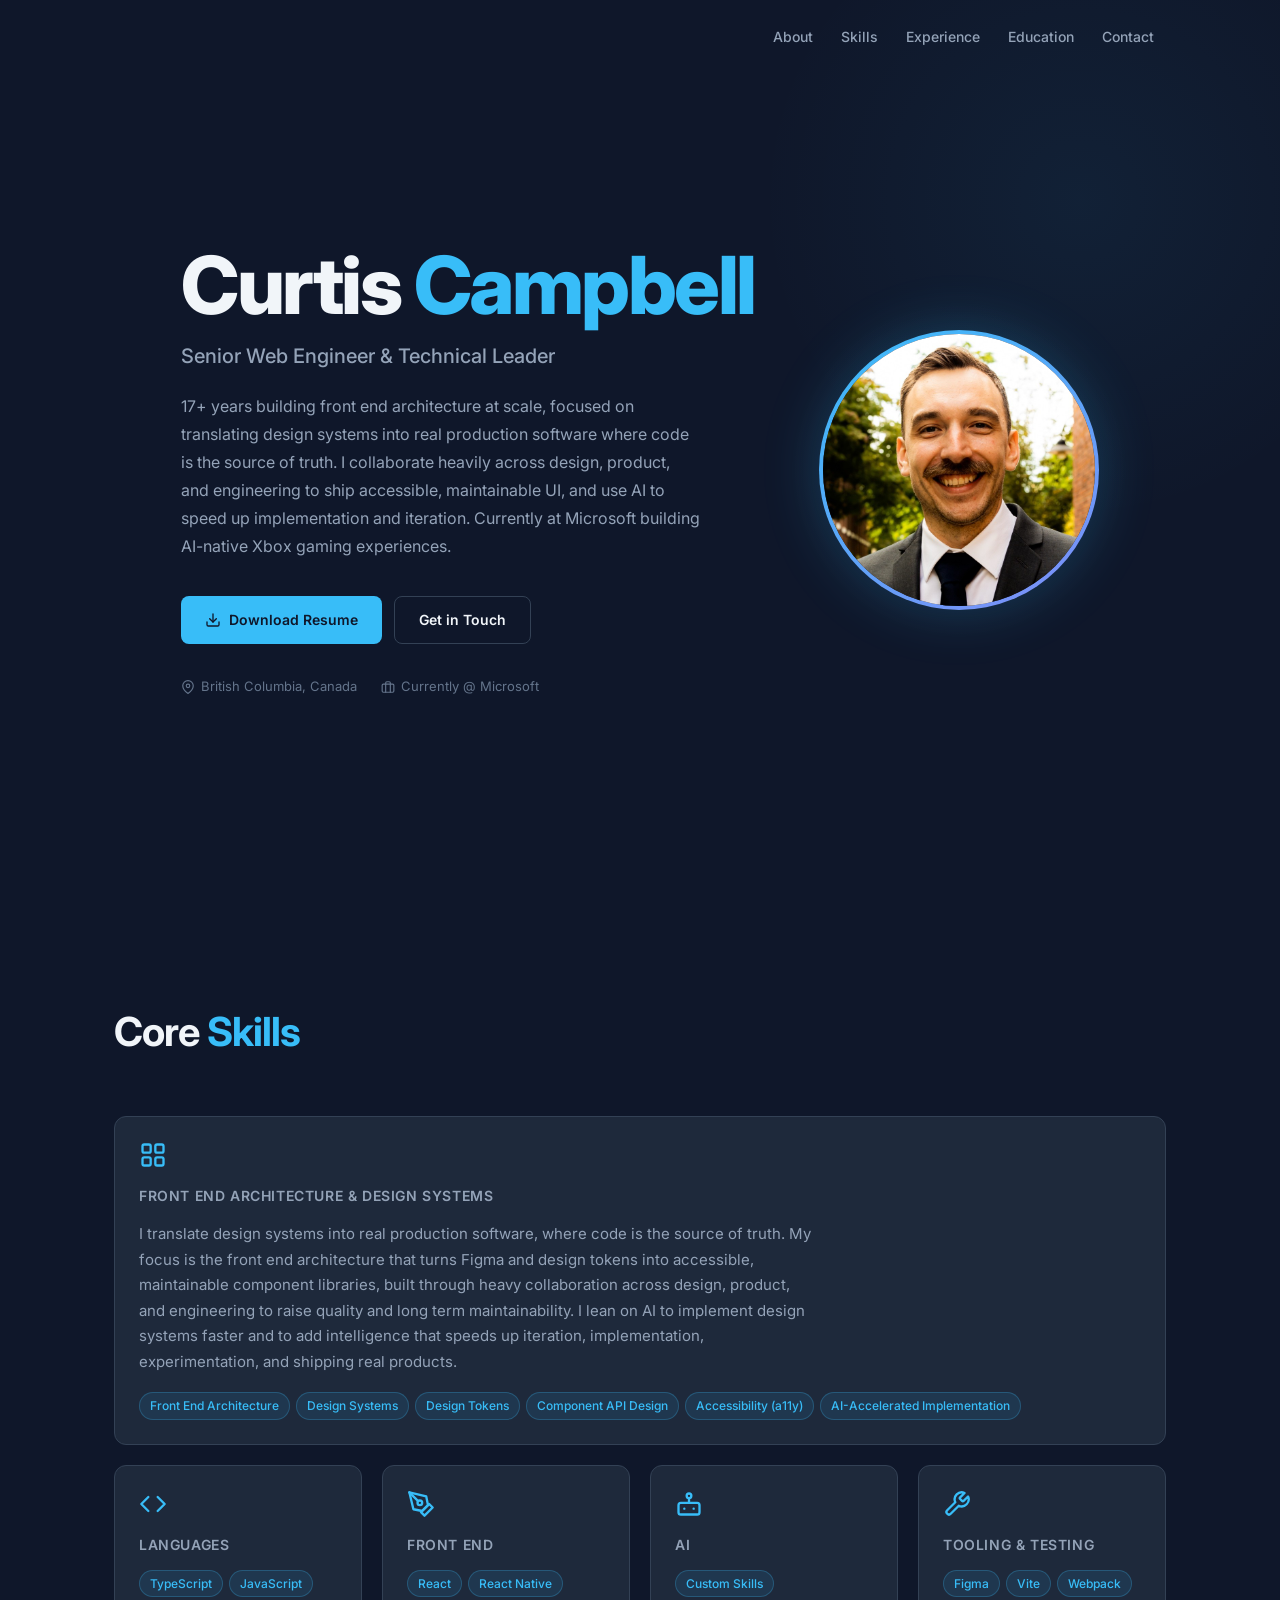
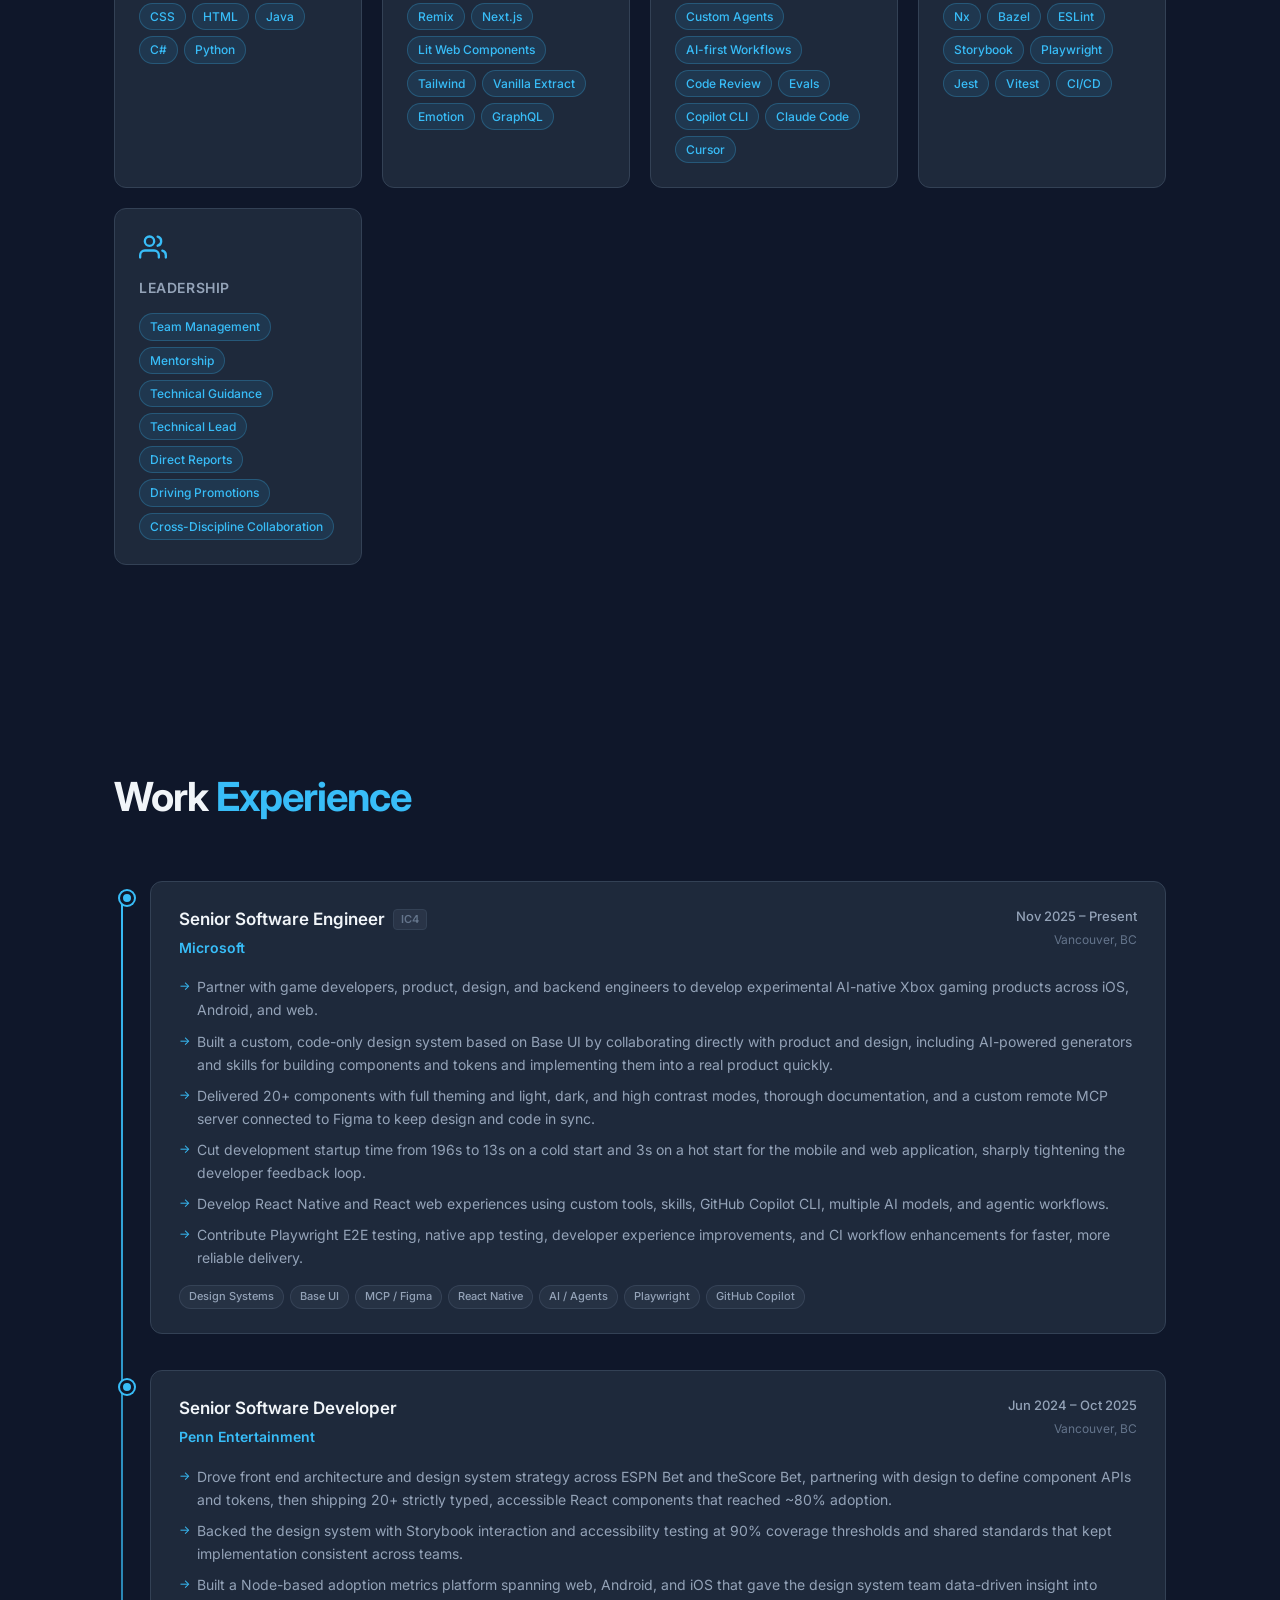
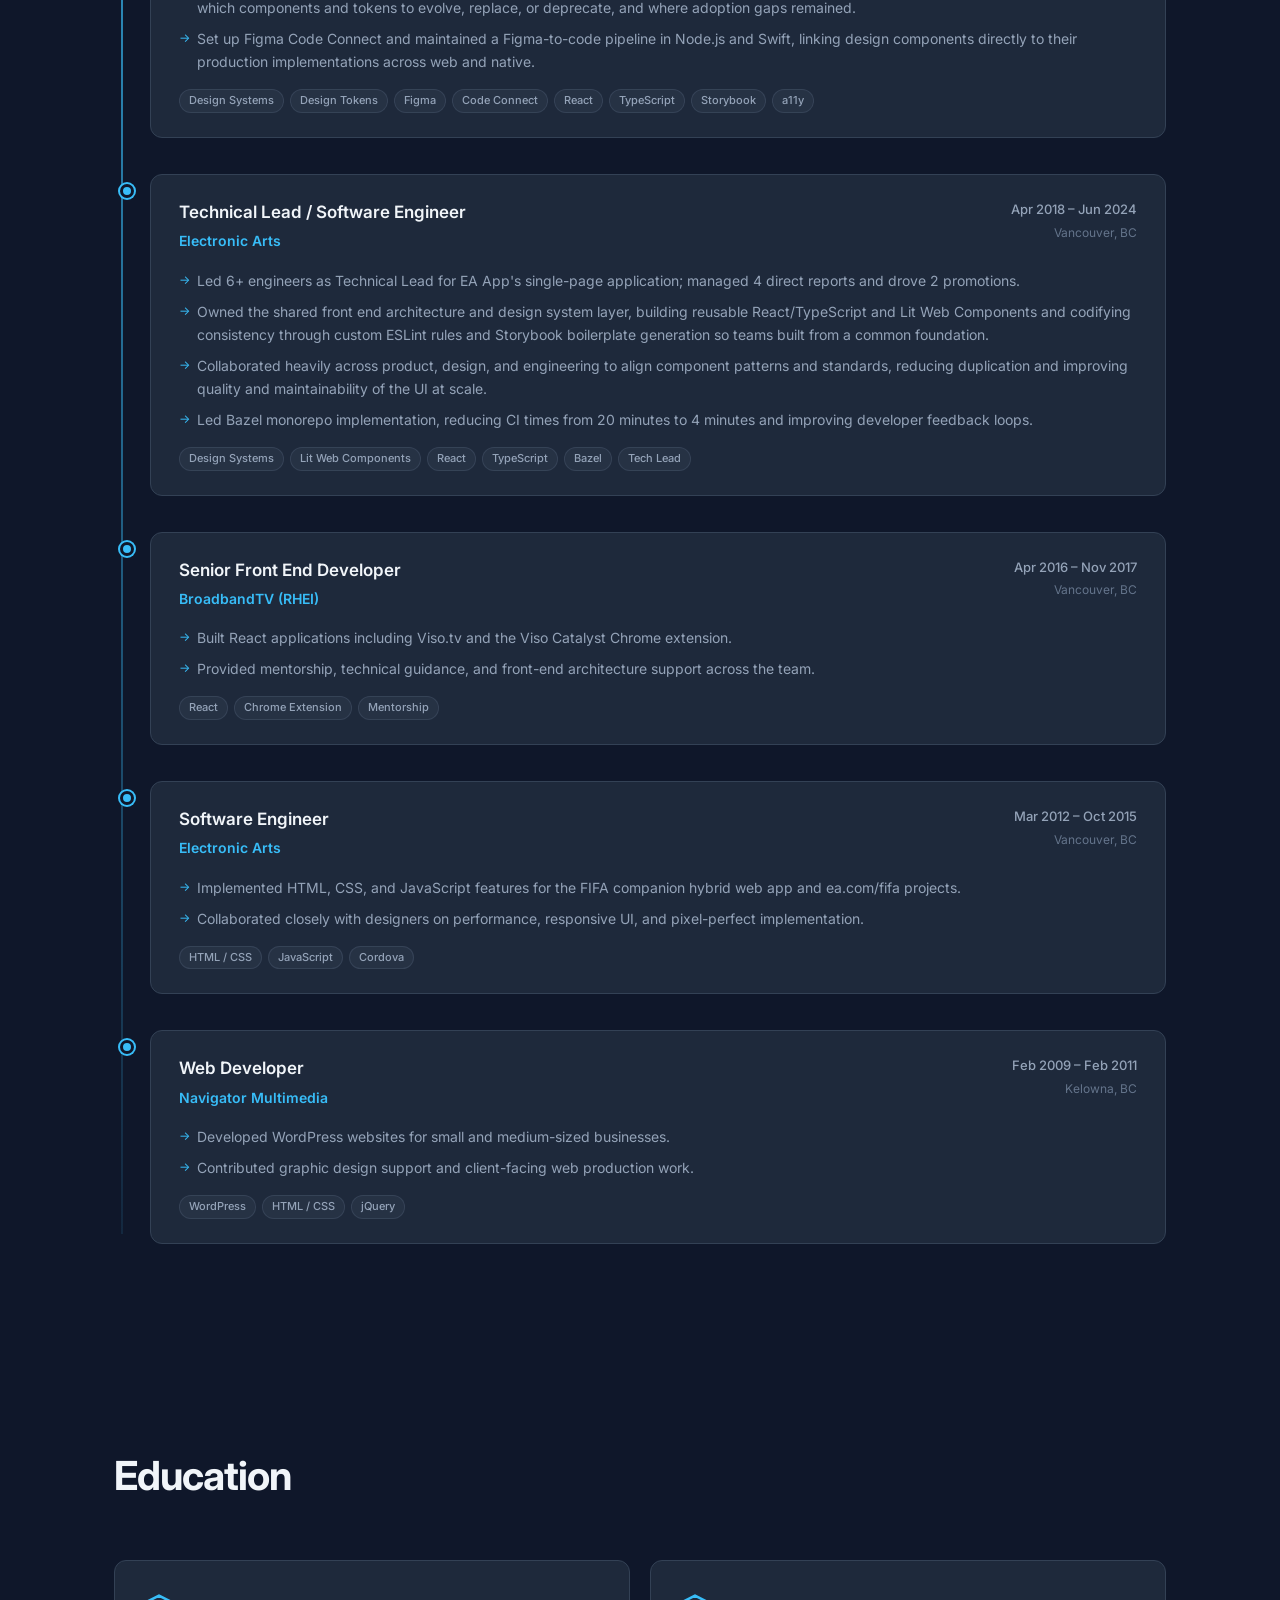
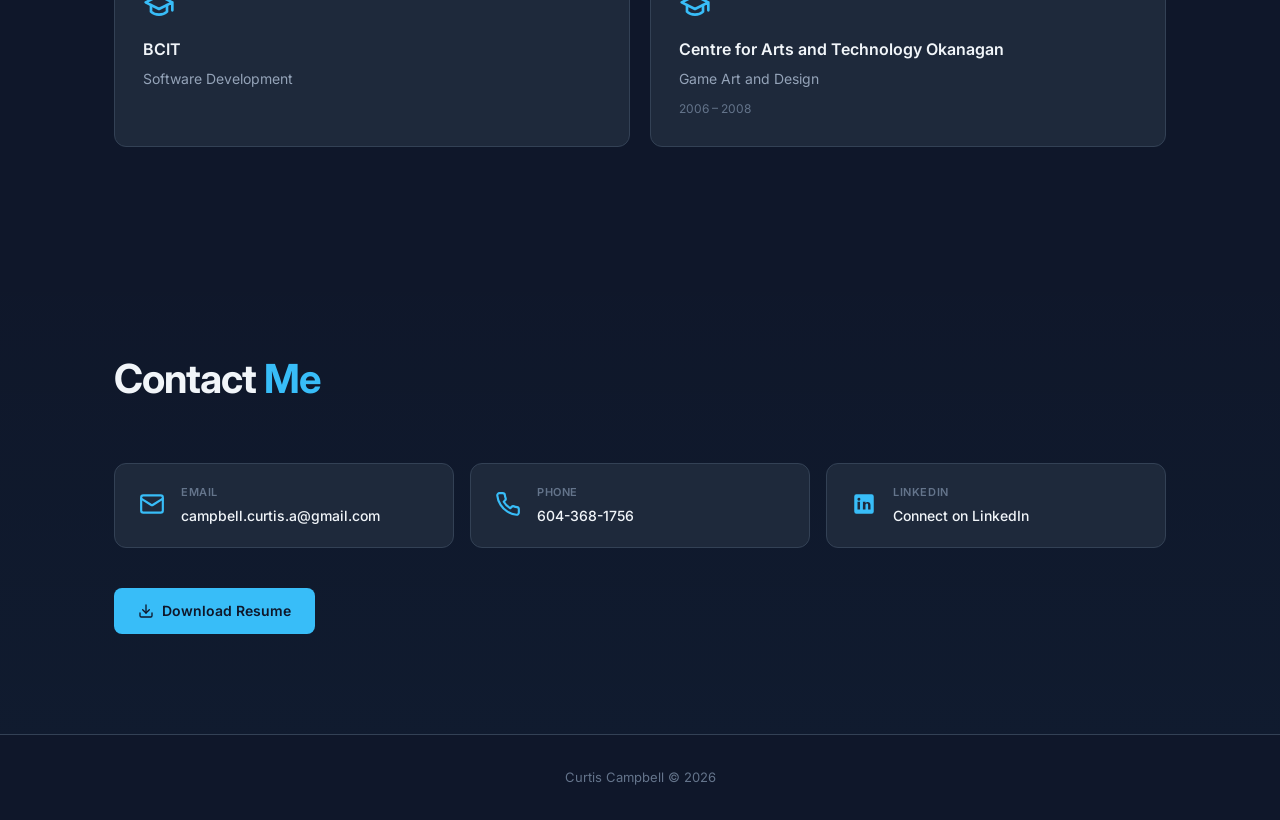
==== index.html @ 3ca87dc4 "Add LinkedIn profile URL Co-authored-by: Copilot <223556219+Copilot@users.noreply.github.com>" ====
<!DOCTYPE html>
<html lang="en">
<head>
  <meta charset="UTF-8" />
  <meta name="viewport" content="width=device-width, initial-scale=1.0" />
  <meta name="description" content="Curtis Campbell – Senior Web Engineer & Technical Leader with 17+ years experience in React, TypeScript, and AI-native workflows." />
  <title>Curtis Campbell – Senior Web Engineer</title>
  <link rel="stylesheet" href="style.css" />
  <link rel="preconnect" href="https://fonts.googleapis.com" />
  <link rel="preconnect" href="https://fonts.gstatic.com" crossorigin />
  <link href="https://fonts.googleapis.com/css2?family=Inter:wght@300;400;500;600;700;800&display=swap" rel="stylesheet" />
</head>
<body>

  <!-- ===== NAV ===== -->
  <nav class="nav" id="nav">
    <div class="nav-container">
      <button class="nav-toggle" id="navToggle" aria-label="Toggle navigation" aria-expanded="false">
        <span></span><span></span><span></span>
      </button>
      <ul class="nav-links" id="navLinks">
        <li><a href="#about">About</a></li>
        <li><a href="#skills">Skills</a></li>
        <li><a href="#experience">Experience</a></li>
        <li><a href="#education">Education</a></li>
        <li><a href="#contact">Contact</a></li>
      </ul>
    </div>
  </nav>

  <!-- ===== HERO ===== -->
  <section id="about" class="hero">
    <div class="container">
      <div class="hero-content">
        <div class="hero-text">
          <h1>Curtis <span class="accent">Campbell</span></h1>
          <p class="hero-title">Senior Web Engineer &amp; Technical Leader</p>
          <p class="hero-bio">
            17+ years building front end architecture at scale, focused on translating
            design systems into real production software where code is the source of
            truth. I collaborate heavily across design, product, and engineering to
            ship accessible, maintainable UI, and use AI to speed up implementation and
            iteration. Currently at Microsoft building AI-native Xbox gaming experiences.
          </p>
          <div class="hero-actions">
            <a href="Resume.pdf" download class="btn btn-primary">
              <svg xmlns="http://www.w3.org/2000/svg" width="16" height="16" viewBox="0 0 24 24" fill="none" stroke="currentColor" stroke-width="2" stroke-linecap="round" stroke-linejoin="round" aria-hidden="true"><path d="M21 15v4a2 2 0 0 1-2 2H5a2 2 0 0 1-2-2v-4"/><polyline points="7 10 12 15 17 10"/><line x1="12" y1="15" x2="12" y2="3"/></svg>
              Download Resume
            </a>
            <a href="#contact" class="btn btn-secondary">Get in Touch</a>
          </div>
          <div class="hero-meta">
            <span>
              <svg xmlns="http://www.w3.org/2000/svg" width="14" height="14" viewBox="0 0 24 24" fill="none" stroke="currentColor" stroke-width="2" stroke-linecap="round" stroke-linejoin="round" aria-hidden="true"><path d="M21 10c0 7-9 13-9 13s-9-6-9-13a9 9 0 0 1 18 0z"/><circle cx="12" cy="10" r="3"/></svg>
              British Columbia, Canada
            </span>
            <span>
              <svg xmlns="http://www.w3.org/2000/svg" width="14" height="14" viewBox="0 0 24 24" fill="none" stroke="currentColor" stroke-width="2" stroke-linecap="round" stroke-linejoin="round" aria-hidden="true"><rect x="2" y="7" width="20" height="14" rx="2" ry="2"/><path d="M16 21V5a2 2 0 0 0-2-2h-4a2 2 0 0 0-2 2v16"/></svg>
              Currently @ Microsoft
            </span>
          </div>
        </div>
        <div class="hero-image-wrap">
          <div class="hero-image-ring">
            <img src="1732897415298.jpeg" alt="Curtis Campbell" class="hero-image" />
          </div>
          <div class="hero-image-glow" aria-hidden="true"></div>
        </div>
      </div>
    </div>
    <div class="hero-bg-glow" aria-hidden="true"></div>
  </section>

  <!-- ===== SKILLS ===== -->
  <section id="skills" class="section">
    <div class="container">
      <h2 class="section-title">Core <span class="accent">Skills</span></h2>
      <div class="skills-grid">
        <div class="skill-card skill-card-featured reveal">
          <div class="skill-card-icon">
            <svg xmlns="http://www.w3.org/2000/svg" viewBox="0 0 24 24" fill="none" stroke="currentColor" stroke-width="2" stroke-linecap="round" stroke-linejoin="round" aria-hidden="true"><rect x="3" y="3" width="7" height="7" rx="1.5"/><rect x="14" y="3" width="7" height="7" rx="1.5"/><rect x="3" y="14" width="7" height="7" rx="1.5"/><rect x="14" y="14" width="7" height="7" rx="1.5"/></svg>
          </div>
          <h3>Front End Architecture &amp; Design Systems</h3>
          <p class="skill-card-lead">
            I translate design systems into real production software, where code is
            the source of truth. My focus is the front end architecture that turns
            Figma and design tokens into accessible, maintainable component libraries,
            built through heavy collaboration across design, product, and engineering
            to raise quality and long term maintainability. I lean on AI to implement
            design systems faster and to add intelligence that speeds up iteration,
            implementation, experimentation, and shipping real products.
          </p>
          <div class="tags">
            <span class="tag">Front End Architecture</span>
            <span class="tag">Design Systems</span>
            <span class="tag">Design Tokens</span>
            <span class="tag">Component API Design</span>
            <span class="tag">Accessibility (a11y)</span>
            <span class="tag">AI-Accelerated Implementation</span>
          </div>
        </div>
        <div class="skill-card reveal">
          <div class="skill-card-icon">
            <svg xmlns="http://www.w3.org/2000/svg" viewBox="0 0 24 24" fill="none" stroke="currentColor" stroke-width="2" stroke-linecap="round" stroke-linejoin="round" aria-hidden="true"><polyline points="16 18 22 12 16 6"/><polyline points="8 6 2 12 8 18"/></svg>
          </div>
          <h3>Languages</h3>
          <div class="tags">
            <span class="tag">TypeScript</span>
            <span class="tag">JavaScript</span>
            <span class="tag">CSS</span>
            <span class="tag">HTML</span>
            <span class="tag">Java</span>
            <span class="tag">C#</span>
            <span class="tag">Python</span>
          </div>
        </div>
        <div class="skill-card reveal">
          <div class="skill-card-icon">
            <svg xmlns="http://www.w3.org/2000/svg" viewBox="0 0 24 24" fill="none" stroke="currentColor" stroke-width="2" stroke-linecap="round" stroke-linejoin="round" aria-hidden="true"><path d="M12 19l7-7 3 3-7 7-3-3z"/><path d="M18 13l-1.5-7.5L2 2l3.5 14.5L13 18l5-5z"/><path d="M2 2l7.586 7.586"/><circle cx="11" cy="11" r="2"/></svg>
          </div>
          <h3>Front End</h3>
          <div class="tags">
            <span class="tag">React</span>
            <span class="tag">React Native</span>
            <span class="tag">Remix</span>
            <span class="tag">Next.js</span>
            <span class="tag">Lit Web Components</span>
            <span class="tag">Tailwind</span>
            <span class="tag">Vanilla Extract</span>
            <span class="tag">Emotion</span>
            <span class="tag">GraphQL</span>
          </div>
        </div>
        <div class="skill-card reveal">
          <div class="skill-card-icon">
            <svg xmlns="http://www.w3.org/2000/svg" viewBox="0 0 24 24" fill="none" stroke="currentColor" stroke-width="2" stroke-linecap="round" stroke-linejoin="round" aria-hidden="true"><rect x="3" y="11" width="18" height="10" rx="2"/><circle cx="12" cy="5" r="2"/><path d="M12 7v4"/><line x1="8" y1="16" x2="8" y2="16"/><line x1="16" y1="16" x2="16" y2="16"/></svg>
          </div>
          <h3>AI</h3>
          <div class="tags">
            <span class="tag">Custom Skills</span>
            <span class="tag">Custom Agents</span>
            <span class="tag">AI-first Workflows</span>
            <span class="tag">Code Review</span>
            <span class="tag">Evals</span>
            <span class="tag">Copilot CLI</span>
            <span class="tag">Claude Code</span>
            <span class="tag">Cursor</span>
          </div>
        </div>
        <div class="skill-card reveal">
          <div class="skill-card-icon">
            <svg xmlns="http://www.w3.org/2000/svg" viewBox="0 0 24 24" fill="none" stroke="currentColor" stroke-width="2" stroke-linecap="round" stroke-linejoin="round" aria-hidden="true"><path d="M14.7 6.3a1 1 0 0 0 0 1.4l1.6 1.6a1 1 0 0 0 1.4 0l3.77-3.77a6 6 0 0 1-7.94 7.94l-6.91 6.91a2.12 2.12 0 0 1-3-3l6.91-6.91a6 6 0 0 1 7.94-7.94l-3.76 3.76z"/></svg>
          </div>
          <h3>Tooling &amp; Testing</h3>
          <div class="tags">
            <span class="tag">Figma</span>
            <span class="tag">Vite</span>
            <span class="tag">Webpack</span>
            <span class="tag">Nx</span>
            <span class="tag">Bazel</span>
            <span class="tag">ESLint</span>
            <span class="tag">Storybook</span>
            <span class="tag">Playwright</span>
            <span class="tag">Jest</span>
            <span class="tag">Vitest</span>
            <span class="tag">CI/CD</span>
          </div>
        </div>
        <div class="skill-card reveal">
          <div class="skill-card-icon">
            <svg xmlns="http://www.w3.org/2000/svg" viewBox="0 0 24 24" fill="none" stroke="currentColor" stroke-width="2" stroke-linecap="round" stroke-linejoin="round" aria-hidden="true"><path d="M17 21v-2a4 4 0 0 0-4-4H5a4 4 0 0 0-4 4v2"/><circle cx="9" cy="7" r="4"/><path d="M23 21v-2a4 4 0 0 0-3-3.87"/><path d="M16 3.13a4 4 0 0 1 0 7.75"/></svg>
          </div>
          <h3>Leadership</h3>
          <div class="tags">
            <span class="tag">Team Management</span>
            <span class="tag">Mentorship</span>
            <span class="tag">Technical Guidance</span>
            <span class="tag">Technical Lead</span>
            <span class="tag">Direct Reports</span>
            <span class="tag">Driving Promotions</span>
            <span class="tag">Cross-Discipline Collaboration</span>
          </div>
        </div>
      </div>
    </div>
  </section>

  <!-- ===== EXPERIENCE ===== -->
  <section id="experience" class="section">
    <div class="container">
      <h2 class="section-title">Work <span class="accent">Experience</span></h2>
      <div class="timeline">

        <div class="timeline-item reveal">
          <div class="timeline-dot"></div>
          <div class="timeline-card">
            <div class="timeline-header">
              <div>
                <h3>Senior Software Engineer <span class="role-level">IC4</span></h3>
                <p class="company">Microsoft</p>
              </div>
              <div class="timeline-meta">
                <span class="date">Nov 2025 – Present</span>
                <span class="location">Vancouver, BC</span>
              </div>
            </div>
            <ul class="timeline-bullets">
              <li>Partner with game developers, product, design, and backend engineers to develop experimental AI-native Xbox gaming products across iOS, Android, and web.</li>
              <li>Built a custom, code-only design system based on Base UI by collaborating directly with product and design, including AI-powered generators and skills for building components and tokens and implementing them into a real product quickly.</li>
              <li>Delivered 20+ components with full theming and light, dark, and high contrast modes, thorough documentation, and a custom remote MCP server connected to Figma to keep design and code in sync.</li>
              <li>Cut development startup time from 196s to 13s on a cold start and 3s on a hot start for the mobile and web application, sharply tightening the developer feedback loop.</li>
              <li>Develop React Native and React web experiences using custom tools, skills, GitHub Copilot CLI, multiple AI models, and agentic workflows.</li>
              <li>Contribute Playwright E2E testing, native app testing, developer experience improvements, and CI workflow enhancements for faster, more reliable delivery.</li>
            </ul>
            <div class="tags compact">
              <span class="tag">Design Systems</span>
              <span class="tag">Base UI</span>
              <span class="tag">MCP / Figma</span>
              <span class="tag">React Native</span>
              <span class="tag">AI / Agents</span>
              <span class="tag">Playwright</span>
              <span class="tag">GitHub Copilot</span>
            </div>
          </div>
        </div>

        <div class="timeline-item reveal">
          <div class="timeline-dot"></div>
          <div class="timeline-card">
            <div class="timeline-header">
              <div>
                <h3>Senior Software Developer</h3>
                <p class="company">Penn Entertainment</p>
              </div>
              <div class="timeline-meta">
                <span class="date">Jun 2024 – Oct 2025</span>
                <span class="location">Vancouver, BC</span>
              </div>
            </div>
            <ul class="timeline-bullets">
              <li>Drove front end architecture and design system strategy across ESPN Bet and theScore Bet, partnering with design to define component APIs and tokens, then shipping 20+ strictly typed, accessible React components that reached ~80% adoption.</li>
              <li>Backed the design system with Storybook interaction and accessibility testing at 90% coverage thresholds and shared standards that kept implementation consistent across teams.</li>
              <li>Built a Node-based adoption metrics platform spanning web, Android, and iOS that gave the design system team data-driven insight into which components and tokens to evolve, replace, or deprecate, and where adoption gaps remained.</li>
              <li>Set up Figma Code Connect and maintained a Figma-to-code pipeline in Node.js and Swift, linking design components directly to their production implementations across web and native.</li>
            </ul>
            <div class="tags compact">
              <span class="tag">Design Systems</span>
              <span class="tag">Design Tokens</span>
              <span class="tag">Figma</span>
              <span class="tag">Code Connect</span>
              <span class="tag">React</span>
              <span class="tag">TypeScript</span>
              <span class="tag">Storybook</span>
              <span class="tag">a11y</span>
            </div>
          </div>
        </div>

        <div class="timeline-item reveal">
          <div class="timeline-dot"></div>
          <div class="timeline-card">
            <div class="timeline-header">
              <div>
                <h3>Technical Lead / Software Engineer</h3>
                <p class="company">Electronic Arts</p>
              </div>
              <div class="timeline-meta">
                <span class="date">Apr 2018 – Jun 2024</span>
                <span class="location">Vancouver, BC</span>
              </div>
            </div>
            <ul class="timeline-bullets">
              <li>Led 6+ engineers as Technical Lead for EA App's single-page application; managed 4 direct reports and drove 2 promotions.</li>
              <li>Owned the shared front end architecture and design system layer, building reusable React/TypeScript and Lit Web Components and codifying consistency through custom ESLint rules and Storybook boilerplate generation so teams built from a common foundation.</li>
              <li>Collaborated heavily across product, design, and engineering to align component patterns and standards, reducing duplication and improving quality and maintainability of the UI at scale.</li>
              <li>Led Bazel monorepo implementation, reducing CI times from 20 minutes to 4 minutes and improving developer feedback loops.</li>
            </ul>
            <div class="tags compact">
              <span class="tag">Design Systems</span>
              <span class="tag">Lit Web Components</span>
              <span class="tag">React</span>
              <span class="tag">TypeScript</span>
              <span class="tag">Bazel</span>
              <span class="tag">Tech Lead</span>
            </div>
          </div>
        </div>

        <div class="timeline-item reveal">
          <div class="timeline-dot"></div>
          <div class="timeline-card">
            <div class="timeline-header">
              <div>
                <h3>Senior Front End Developer</h3>
                <p class="company">BroadbandTV (RHEI)</p>
              </div>
              <div class="timeline-meta">
                <span class="date">Apr 2016 – Nov 2017</span>
                <span class="location">Vancouver, BC</span>
              </div>
            </div>
            <ul class="timeline-bullets">
              <li>Built React applications including Viso.tv and the Viso Catalyst Chrome extension.</li>
              <li>Provided mentorship, technical guidance, and front-end architecture support across the team.</li>
            </ul>
            <div class="tags compact">
              <span class="tag">React</span>
              <span class="tag">Chrome Extension</span>
              <span class="tag">Mentorship</span>
            </div>
          </div>
        </div>

        <div class="timeline-item reveal">
          <div class="timeline-dot"></div>
          <div class="timeline-card">
            <div class="timeline-header">
              <div>
                <h3>Software Engineer</h3>
                <p class="company">Electronic Arts</p>
              </div>
              <div class="timeline-meta">
                <span class="date">Mar 2012 – Oct 2015</span>
                <span class="location">Vancouver, BC</span>
              </div>
            </div>
            <ul class="timeline-bullets">
              <li>Implemented HTML, CSS, and JavaScript features for the FIFA companion hybrid web app and ea.com/fifa projects.</li>
              <li>Collaborated closely with designers on performance, responsive UI, and pixel-perfect implementation.</li>
            </ul>
            <div class="tags compact">
              <span class="tag">HTML / CSS</span>
              <span class="tag">JavaScript</span>
              <span class="tag">Cordova</span>
            </div>
          </div>
        </div>

        <div class="timeline-item reveal">
          <div class="timeline-dot"></div>
          <div class="timeline-card">
            <div class="timeline-header">
              <div>
                <h3>Web Developer</h3>
                <p class="company">Navigator Multimedia</p>
              </div>
              <div class="timeline-meta">
                <span class="date">Feb 2009 – Feb 2011</span>
                <span class="location">Kelowna, BC</span>
              </div>
            </div>
            <ul class="timeline-bullets">
              <li>Developed WordPress websites for small and medium-sized businesses.</li>
              <li>Contributed graphic design support and client-facing web production work.</li>
            </ul>
            <div class="tags compact">
              <span class="tag">WordPress</span>
              <span class="tag">HTML / CSS</span>
              <span class="tag">jQuery</span>
            </div>
          </div>
        </div>

      </div>
    </div>
  </section>

  <!-- ===== EDUCATION ===== -->
  <section id="education" class="section">
    <div class="container">
      <h2 class="section-title">Education</h2>
      <div class="edu-grid">
        <div class="edu-card reveal">
          <div class="edu-icon">
            <svg xmlns="http://www.w3.org/2000/svg" viewBox="0 0 24 24" fill="none" stroke="currentColor" stroke-width="2" stroke-linecap="round" stroke-linejoin="round" aria-hidden="true"><path d="M22 10v6M2 10l10-5 10 5-10 5z"/><path d="M6 12v5c3 3 9 3 12 0v-5"/></svg>
          </div>
          <h3>BCIT</h3>
          <p>Software Development</p>
        </div>
        <div class="edu-card reveal">
          <div class="edu-icon">
            <svg xmlns="http://www.w3.org/2000/svg" viewBox="0 0 24 24" fill="none" stroke="currentColor" stroke-width="2" stroke-linecap="round" stroke-linejoin="round" aria-hidden="true"><path d="M22 10v6M2 10l10-5 10 5-10 5z"/><path d="M6 12v5c3 3 9 3 12 0v-5"/></svg>
          </div>
          <h3>Centre for Arts and Technology Okanagan</h3>
          <p>Game Art and Design</p>
          <span class="edu-year">2006 – 2008</span>
        </div>
      </div>
    </div>
  </section>

  <!-- ===== CONTACT ===== -->
  <section id="contact" class="section section-contact">
    <div class="container">
      <h2 class="section-title">Contact <span class="accent">Me</span></h2>
      <div class="contact-links">
        <a href="mailto:campbell.curtis.a@gmail.com" class="contact-card reveal">
          <div class="contact-card-icon" aria-hidden="true">
            <svg xmlns="http://www.w3.org/2000/svg" viewBox="0 0 24 24" fill="none" stroke="currentColor" stroke-width="2" stroke-linecap="round" stroke-linejoin="round"><rect x="2" y="4" width="20" height="16" rx="2"/><path d="m22 7-8.97 5.7a1.94 1.94 0 0 1-2.06 0L2 7"/></svg>
          </div>
          <div>
            <p class="contact-label">Email</p>
            <p class="contact-value">campbell.curtis.a@gmail.com</p>
          </div>
        </a>
        <a href="tel:+16043681756" class="contact-card reveal">
          <div class="contact-card-icon" aria-hidden="true">
            <svg xmlns="http://www.w3.org/2000/svg" viewBox="0 0 24 24" fill="none" stroke="currentColor" stroke-width="2" stroke-linecap="round" stroke-linejoin="round"><path d="M22 16.92v3a2 2 0 0 1-2.18 2 19.79 19.79 0 0 1-8.63-3.07 19.5 19.5 0 0 1-6-6 19.79 19.79 0 0 1-3.07-8.67A2 2 0 0 1 4.11 2h3a2 2 0 0 1 2 1.72c.127.96.361 1.903.7 2.81a2 2 0 0 1-.45 2.11L8.09 9.91a16 16 0 0 0 6 6l1.27-1.27a2 2 0 0 1 2.11-.45c.907.339 1.85.573 2.81.7A2 2 0 0 1 22 16.92z"/></svg>
          </div>
          <div>
            <p class="contact-label">Phone</p>
            <p class="contact-value">604-368-1756</p>
          </div>
        </a>
        <a href="https://www.linkedin.com/in/curtis-campbell-b4059825a/" target="_blank" rel="noopener noreferrer" class="contact-card reveal">
          <div class="contact-card-icon" aria-hidden="true">
            <svg xmlns="http://www.w3.org/2000/svg" viewBox="0 0 24 24" fill="currentColor" aria-hidden="true"><path d="M19 3a2 2 0 0 1 2 2v14a2 2 0 0 1-2 2H5a2 2 0 0 1-2-2V5a2 2 0 0 1 2-2h14zM8.34 17V9.93H6V17h2.34zM7.17 8.9a1.36 1.36 0 1 0 0-2.71 1.36 1.36 0 0 0 0 2.71zM18 17v-3.88c0-2.08-1.11-3.05-2.6-3.05-1.2 0-1.74.66-2.04 1.12V9.93h-2.34c.03.66 0 7.07 0 7.07h2.34v-3.95c0-.21.02-.42.08-.57.16-.42.55-.86 1.19-.86.84 0 1.17.64 1.17 1.57V17H18z"/></svg>
          </div>
          <div>
            <p class="contact-label">LinkedIn</p>
            <p class="contact-value">Connect on LinkedIn</p>
          </div>
        </a>
      </div>
      <div class="contact-actions">
        <a href="Resume.pdf" download class="btn btn-primary">
          <svg xmlns="http://www.w3.org/2000/svg" width="16" height="16" viewBox="0 0 24 24" fill="none" stroke="currentColor" stroke-width="2" stroke-linecap="round" stroke-linejoin="round" aria-hidden="true"><path d="M21 15v4a2 2 0 0 1-2 2H5a2 2 0 0 1-2-2v-4"/><polyline points="7 10 12 15 17 10"/><line x1="12" y1="15" x2="12" y2="3"/></svg>
          Download Resume
        </a>
      </div>
    </div>
  </section>

  <!-- ===== FOOTER ===== -->
  <footer class="footer">
    <div class="container">
      <p>Curtis Campbell &copy; 2026</p>
    </div>
  </footer>

  <script>
    // Sticky nav shadow on scroll
    const nav = document.getElementById('nav');
    window.addEventListener('scroll', () => {
      nav.classList.toggle('scrolled', window.scrollY > 20);
    }, { passive: true });

    // Mobile nav toggle
    const toggle = document.getElementById('navToggle');
    const links = document.getElementById('navLinks');
    toggle.addEventListener('click', () => {
      const isOpen = links.classList.toggle('open');
      toggle.classList.toggle('open', isOpen);
      toggle.setAttribute('aria-expanded', String(isOpen));
    });

    // Close mobile nav when a link is clicked
    links.querySelectorAll('a').forEach(a => {
      a.addEventListener('click', () => {
        links.classList.remove('open');
        toggle.classList.remove('open');
        toggle.setAttribute('aria-expanded', 'false');
      });
    });

    // Scroll-reveal animation
    const observer = new IntersectionObserver(
      entries => entries.forEach(e => { if (e.isIntersecting) e.target.classList.add('visible'); }),
      { threshold: 0.12 }
    );
    document.querySelectorAll('.reveal').forEach(el => observer.observe(el));
  </script>

</body>
</html>
---- style.css ----
/* ============================================
   Curtis Campbell – Resume Site
   Dark slate theme, sky-blue accent
   ============================================ */

*, *::before, *::after {
  margin: 0;
  padding: 0;
  box-sizing: border-box;
}

:root {
  --bg:           #0F172A;
  --surface:      #1E293B;
  --border:       #334155;
  --accent:       #38BDF8;
  --accent-dim:   rgba(56, 189, 248, 0.1);
  --accent-glow:  rgba(56, 189, 248, 0.2);
  --text:         #F1F5F9;
  --text-muted:   #94A3B8;
  --text-subtle:  #64748B;
  --radius:       12px;
  --max-width:    1100px;
}

html {
  scroll-behavior: smooth;
}

body {
  font-family: 'Inter', -apple-system, BlinkMacSystemFont, 'Segoe UI', sans-serif;
  background: var(--bg);
  color: var(--text);
  line-height: 1.6;
  overflow-x: hidden;
  -webkit-font-smoothing: antialiased;
}

.container {
  max-width: var(--max-width);
  margin: 0 auto;
  padding: 0 24px;
}

.accent {
  color: var(--accent);
}

/* ============================================
   NAV
   ============================================ */

.nav {
  position: fixed;
  top: 0;
  left: 0;
  right: 0;
  z-index: 100;
  padding: 20px 0;
  transition: padding 0.3s ease, background 0.3s ease, border-color 0.3s ease;
  border-bottom: 1px solid transparent;
}

.nav.scrolled {
  background: rgba(15, 23, 42, 0.92);
  backdrop-filter: blur(16px);
  -webkit-backdrop-filter: blur(16px);
  padding: 12px 0;
  border-bottom-color: var(--border);
}

.nav-container {
  max-width: var(--max-width);
  margin: 0 auto;
  padding: 0 24px;
  display: flex;
  align-items: center;
  justify-content: flex-end;
}

.nav-links {
  list-style: none;
  display: flex;
  align-items: center;
  gap: 4px;
}

.nav-links a {
  display: block;
  color: var(--text-muted);
  text-decoration: none;
  font-size: 14px;
  font-weight: 500;
  padding: 6px 12px;
  border-radius: 6px;
  transition: color 0.2s, background 0.2s;
}

.nav-links a:hover {
  color: var(--text);
  background: rgba(255, 255, 255, 0.06);
}

.nav-toggle {
  display: none;
  flex-direction: column;
  justify-content: center;
  gap: 5px;
  background: none;
  border: none;
  cursor: pointer;
  padding: 6px;
  border-radius: 6px;
}

.nav-toggle span {
  display: block;
  width: 22px;
  height: 2px;
  background: var(--text);
  border-radius: 2px;
  transition: transform 0.3s, opacity 0.3s;
}

.nav-toggle.open span:nth-child(1) { transform: translateY(7px) rotate(45deg); }
.nav-toggle.open span:nth-child(2) { opacity: 0; }
.nav-toggle.open span:nth-child(3) { transform: translateY(-7px) rotate(-45deg); }

/* ============================================
   HERO
   ============================================ */

.hero {
  min-height: 100vh;
  display: flex;
  align-items: center;
  padding: 120px 0 80px;
  position: relative;
  overflow: hidden;
}

.hero-bg-glow {
  position: absolute;
  top: -150px;
  right: -150px;
  width: 700px;
  height: 700px;
  background: radial-gradient(circle, rgba(56, 189, 248, 0.06) 0%, transparent 65%);
  pointer-events: none;
}

.hero-content {
  display: grid;
  grid-template-columns: 1fr auto;
  align-items: center;
  gap: 64px;
  position: relative;
  z-index: 1;
}

.hero h1 {
  font-size: clamp(44px, 8vw, 80px);
  font-weight: 800;
  line-height: 1.04;
  letter-spacing: -2.5px;
  margin-bottom: 14px;
}

.hero-title {
  font-size: clamp(16px, 2.5vw, 20px);
  font-weight: 500;
  color: var(--text-muted);
  margin-bottom: 20px;
}

.hero-bio {
  font-size: 16px;
  color: var(--text-muted);
  max-width: 520px;
  margin-bottom: 36px;
  line-height: 1.75;
}

.hero-actions {
  display: flex;
  gap: 12px;
  flex-wrap: wrap;
  margin-bottom: 32px;
}

.btn {
  display: inline-flex;
  align-items: center;
  gap: 8px;
  padding: 12px 24px;
  border-radius: 8px;
  font-size: 14px;
  font-weight: 600;
  text-decoration: none;
  border: none;
  cursor: pointer;
  transition: transform 0.2s, box-shadow 0.2s, background 0.2s, border-color 0.2s, color 0.2s;
}

.btn-primary {
  background: var(--accent);
  color: #0F172A;
}

.btn-primary:hover {
  background: #7DD3FC;
  transform: translateY(-2px);
  box-shadow: 0 8px 28px var(--accent-glow);
}

.btn-secondary {
  background: transparent;
  color: var(--text);
  border: 1px solid var(--border);
}

.btn-secondary:hover {
  border-color: var(--accent);
  color: var(--accent);
  transform: translateY(-2px);
}

.hero-meta {
  display: flex;
  gap: 24px;
  flex-wrap: wrap;
}

.hero-meta span {
  display: flex;
  align-items: center;
  gap: 6px;
  font-size: 13px;
  color: var(--text-subtle);
}

/* Photo */
.hero-image-wrap {
  position: relative;
  flex-shrink: 0;
}

.hero-image-ring {
  width: 280px;
  height: 280px;
  border-radius: 50%;
  padding: 4px;
  background: linear-gradient(145deg, var(--accent), #818CF8);
  position: relative;
  z-index: 1;
  box-shadow: 0 0 60px var(--accent-glow);
}

.hero-image {
  width: 100%;
  height: 100%;
  border-radius: 50%;
  object-fit: cover;
  object-position: center top;
  background: var(--surface);
  display: block;
}

.hero-image-glow {
  position: absolute;
  top: 50%;
  left: 50%;
  transform: translate(-50%, -50%);
  width: 340px;
  height: 340px;
  border-radius: 50%;
  background: radial-gradient(circle, rgba(56, 189, 248, 0.12) 0%, transparent 70%);
  pointer-events: none;
}

/* ============================================
   SECTIONS (shared)
   ============================================ */

.section {
  padding: 100px 0;
}

.section-title {
  font-size: clamp(26px, 4vw, 40px);
  font-weight: 700;
  letter-spacing: -1px;
  margin-bottom: 52px;
}

/* Scroll-reveal */
.reveal {
  opacity: 0;
  transform: translateY(24px);
  transition: opacity 0.5s ease, transform 0.5s ease;
}

.reveal.visible {
  opacity: 1;
  transform: translateY(0);
}

/* ============================================
   SKILLS
   ============================================ */

.skills-grid {
  display: grid;
  grid-template-columns: repeat(auto-fit, minmax(240px, 1fr));
  gap: 20px;
}

.skill-card-featured {
  grid-column: 1 / -1;
  background: linear-gradient(145deg, rgba(56, 189, 248, 0.08) 0%, var(--surface) 55%);
  border-color: rgba(56, 189, 248, 0.4);
}

.skill-card-featured h3 {
  font-size: 22px;
  text-transform: none;
  letter-spacing: -0.5px;
  color: var(--text);
}

.skill-card-lead {
  font-size: 15px;
  color: var(--text-muted);
  line-height: 1.7;
  max-width: 680px;
  margin-bottom: 18px;
}

.skill-card {
  background: var(--surface);
  border: 1px solid var(--border);
  border-radius: var(--radius);
  padding: 24px;
  transition: border-color 0.25s, transform 0.25s, box-shadow 0.25s, opacity 0.5s, translate 0.5s;
}

.skill-card:hover {
  border-color: rgba(56, 189, 248, 0.5);
  transform: translateY(-4px);
  box-shadow: 0 12px 40px rgba(56, 189, 248, 0.08);
}

.skill-card-icon {
  color: var(--accent);
  margin-bottom: 14px;
  line-height: 1;
}

.skill-card-icon svg {
  width: 28px;
  height: 28px;
}

.skill-card h3 {
  font-size: 14px;
  font-weight: 600;
  text-transform: uppercase;
  letter-spacing: 0.6px;
  color: var(--text-muted);
  margin-bottom: 14px;
}

.tags {
  display: flex;
  flex-wrap: wrap;
  gap: 6px;
}

.tag {
  display: inline-block;
  background: var(--accent-dim);
  border: 1px solid rgba(56, 189, 248, 0.25);
  color: var(--accent);
  font-size: 12px;
  font-weight: 500;
  padding: 3px 10px;
  border-radius: 100px;
  white-space: nowrap;
}

.tags.compact .tag {
  font-size: 11px;
  padding: 2px 9px;
  background: rgba(100, 116, 139, 0.12);
  border-color: rgba(100, 116, 139, 0.25);
  color: var(--text-muted);
}

/* ============================================
   TIMELINE (Experience)
   ============================================ */

.timeline {
  position: relative;
  padding-left: 36px;
}

.timeline::before {
  content: '';
  position: absolute;
  left: 7px;
  top: 10px;
  bottom: 10px;
  width: 2px;
  background: linear-gradient(to bottom, var(--accent) 0%, rgba(56, 189, 248, 0.1) 100%);
}

.timeline-item {
  position: relative;
  margin-bottom: 36px;
}

.timeline-item:last-child {
  margin-bottom: 0;
}

.timeline-dot {
  position: absolute;
  left: -30px;
  top: 10px;
  width: 14px;
  height: 14px;
  border-radius: 50%;
  background: var(--accent);
  border: 3px solid var(--bg);
  box-shadow: 0 0 0 2px var(--accent);
  transition: transform 0.2s;
}

.timeline-item:hover .timeline-dot {
  transform: scale(1.2);
}

.timeline-card {
  background: var(--surface);
  border: 1px solid var(--border);
  border-radius: var(--radius);
  padding: 24px 28px;
  transition: border-color 0.2s, box-shadow 0.2s;
}

.timeline-card:hover {
  border-color: rgba(56, 189, 248, 0.35);
  box-shadow: 0 4px 24px rgba(56, 189, 248, 0.06);
}

.timeline-header {
  display: flex;
  justify-content: space-between;
  align-items: flex-start;
  gap: 16px;
  margin-bottom: 16px;
  flex-wrap: wrap;
}

.timeline-header h3 {
  font-size: 17px;
  font-weight: 600;
  margin-bottom: 4px;
  display: flex;
  align-items: center;
  gap: 8px;
}

.role-level {
  display: inline-block;
  font-size: 11px;
  font-weight: 600;
  color: var(--text-subtle);
  background: rgba(100, 116, 139, 0.15);
  border: 1px solid var(--border);
  border-radius: 4px;
  padding: 1px 7px;
  vertical-align: middle;
}

.company {
  font-size: 14px;
  font-weight: 600;
  color: var(--accent);
}

.timeline-meta {
  text-align: right;
  flex-shrink: 0;
}

.date {
  display: block;
  font-size: 13px;
  color: var(--text-muted);
  font-weight: 500;
}

.location {
  display: block;
  font-size: 12px;
  color: var(--text-subtle);
  margin-top: 3px;
}

.timeline-bullets {
  list-style: none;
  margin-bottom: 16px;
}

.timeline-bullets li {
  position: relative;
  padding-left: 18px;
  margin-bottom: 8px;
  font-size: 14px;
  color: var(--text-muted);
  line-height: 1.65;
}

.timeline-bullets li::before {
  content: '→';
  position: absolute;
  left: 0;
  color: var(--accent);
  font-size: 12px;
  line-height: 1.9;
}

/* ============================================
   EDUCATION
   ============================================ */

.edu-grid {
  display: grid;
  grid-template-columns: repeat(auto-fit, minmax(260px, 1fr));
  gap: 20px;
}

.edu-card {
  background: var(--surface);
  border: 1px solid var(--border);
  border-radius: var(--radius);
  padding: 28px;
  transition: border-color 0.25s, transform 0.25s, opacity 0.5s, translate 0.5s;
}

.edu-card:hover {
  border-color: rgba(56, 189, 248, 0.4);
  transform: translateY(-3px);
}

.edu-icon {
  color: var(--accent);
  margin-bottom: 14px;
  line-height: 1;
}

.edu-icon svg {
  width: 32px;
  height: 32px;
}

.edu-card h3 {
  font-size: 16px;
  font-weight: 600;
  margin-bottom: 6px;
}

.edu-card p {
  font-size: 14px;
  color: var(--text-muted);
}

.edu-year {
  display: block;
  font-size: 12px;
  color: var(--text-subtle);
  margin-top: 8px;
}

/* ============================================
   CONTACT
   ============================================ */

.section-contact {
  background: linear-gradient(180deg, transparent 0%, rgba(56, 189, 248, 0.025) 100%);
}

.contact-links {
  display: grid;
  grid-template-columns: repeat(auto-fit, minmax(240px, 1fr));
  gap: 16px;
  margin-bottom: 40px;
}

.contact-card {
  display: flex;
  align-items: center;
  gap: 16px;
  background: var(--surface);
  border: 1px solid var(--border);
  border-radius: var(--radius);
  padding: 20px 24px;
  text-decoration: none;
  color: var(--text);
  transition: border-color 0.2s, transform 0.2s, box-shadow 0.2s, opacity 0.5s, translate 0.5s;
}

.contact-card:hover {
  border-color: var(--accent);
  transform: translateY(-3px);
  box-shadow: 0 8px 30px rgba(56, 189, 248, 0.1);
}

.contact-card-icon {
  color: var(--accent);
  flex-shrink: 0;
  line-height: 1;
}

.contact-card-icon svg {
  width: 26px;
  height: 26px;
}

.contact-label {
  font-size: 11px;
  color: var(--text-subtle);
  font-weight: 600;
  text-transform: uppercase;
  letter-spacing: 0.6px;
  margin-bottom: 3px;
}

.contact-value {
  font-size: 14px;
  font-weight: 500;
  color: var(--text);
}

.contact-actions {
  display: flex;
  gap: 12px;
  flex-wrap: wrap;
}

/* ============================================
   FOOTER
   ============================================ */

.footer {
  padding: 32px 0;
  border-top: 1px solid var(--border);
}

.footer p {
  text-align: center;
  font-size: 13px;
  color: var(--text-subtle);
}

/* ============================================
   RESPONSIVE
   ============================================ */

@media (max-width: 768px) {
  .nav-toggle {
    display: flex;
  }

  .nav-links {
    display: none;
    position: absolute;
    top: 100%;
    left: 0;
    right: 0;
    background: rgba(15, 23, 42, 0.98);
    backdrop-filter: blur(16px);
    -webkit-backdrop-filter: blur(16px);
    flex-direction: column;
    align-items: stretch;
    padding: 12px 20px 20px;
    border-bottom: 1px solid var(--border);
    gap: 2px;
  }

  .nav-links.open {
    display: flex;
  }

  .nav-links a {
    padding: 10px 12px;
    border-radius: 8px;
  }

  .hero {
    padding: 100px 0 60px;
  }

  .hero-content {
    grid-template-columns: 1fr;
    text-align: center;
    gap: 40px;
  }

  .hero-image-wrap {
    order: -1;
    margin: 0 auto;
  }

  .hero-image-ring {
    width: 200px;
    height: 200px;
  }

  .hero-image-glow {
    width: 240px;
    height: 240px;
  }

  .hero-bio {
    margin-left: auto;
    margin-right: auto;
  }

  .hero-actions {
    justify-content: center;
  }

  .hero-meta {
    justify-content: center;
  }

  .timeline-header {
    flex-direction: column;
    gap: 8px;
  }

  .timeline-meta {
    text-align: left;
  }

  .section {
    padding: 72px 0;
  }
}

@media (max-width: 480px) {
  .section {
    padding: 56px 0;
  }

  .timeline {
    padding-left: 28px;
  }

  .timeline-card {
    padding: 20px;
  }

  .timeline-dot {
    left: -24px;
  }

  .timeline::before {
    left: 5px;
  }
}
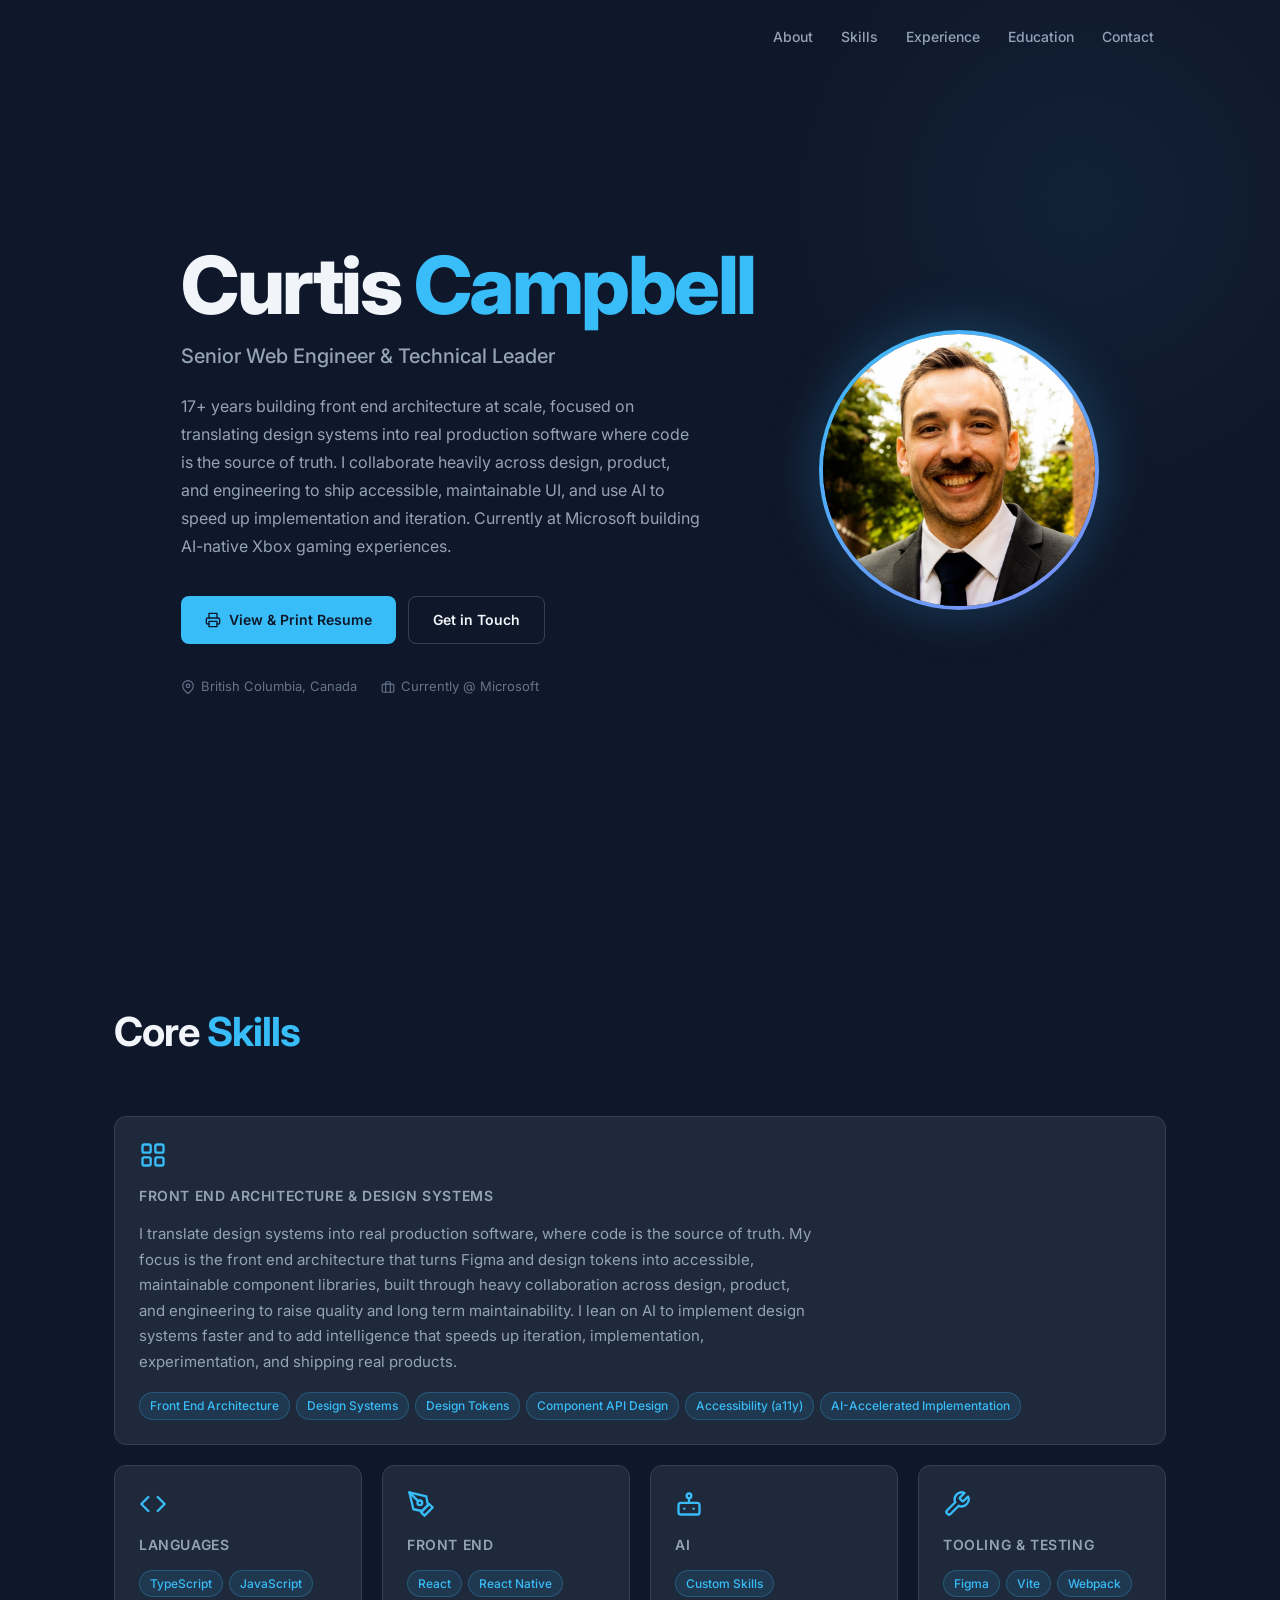
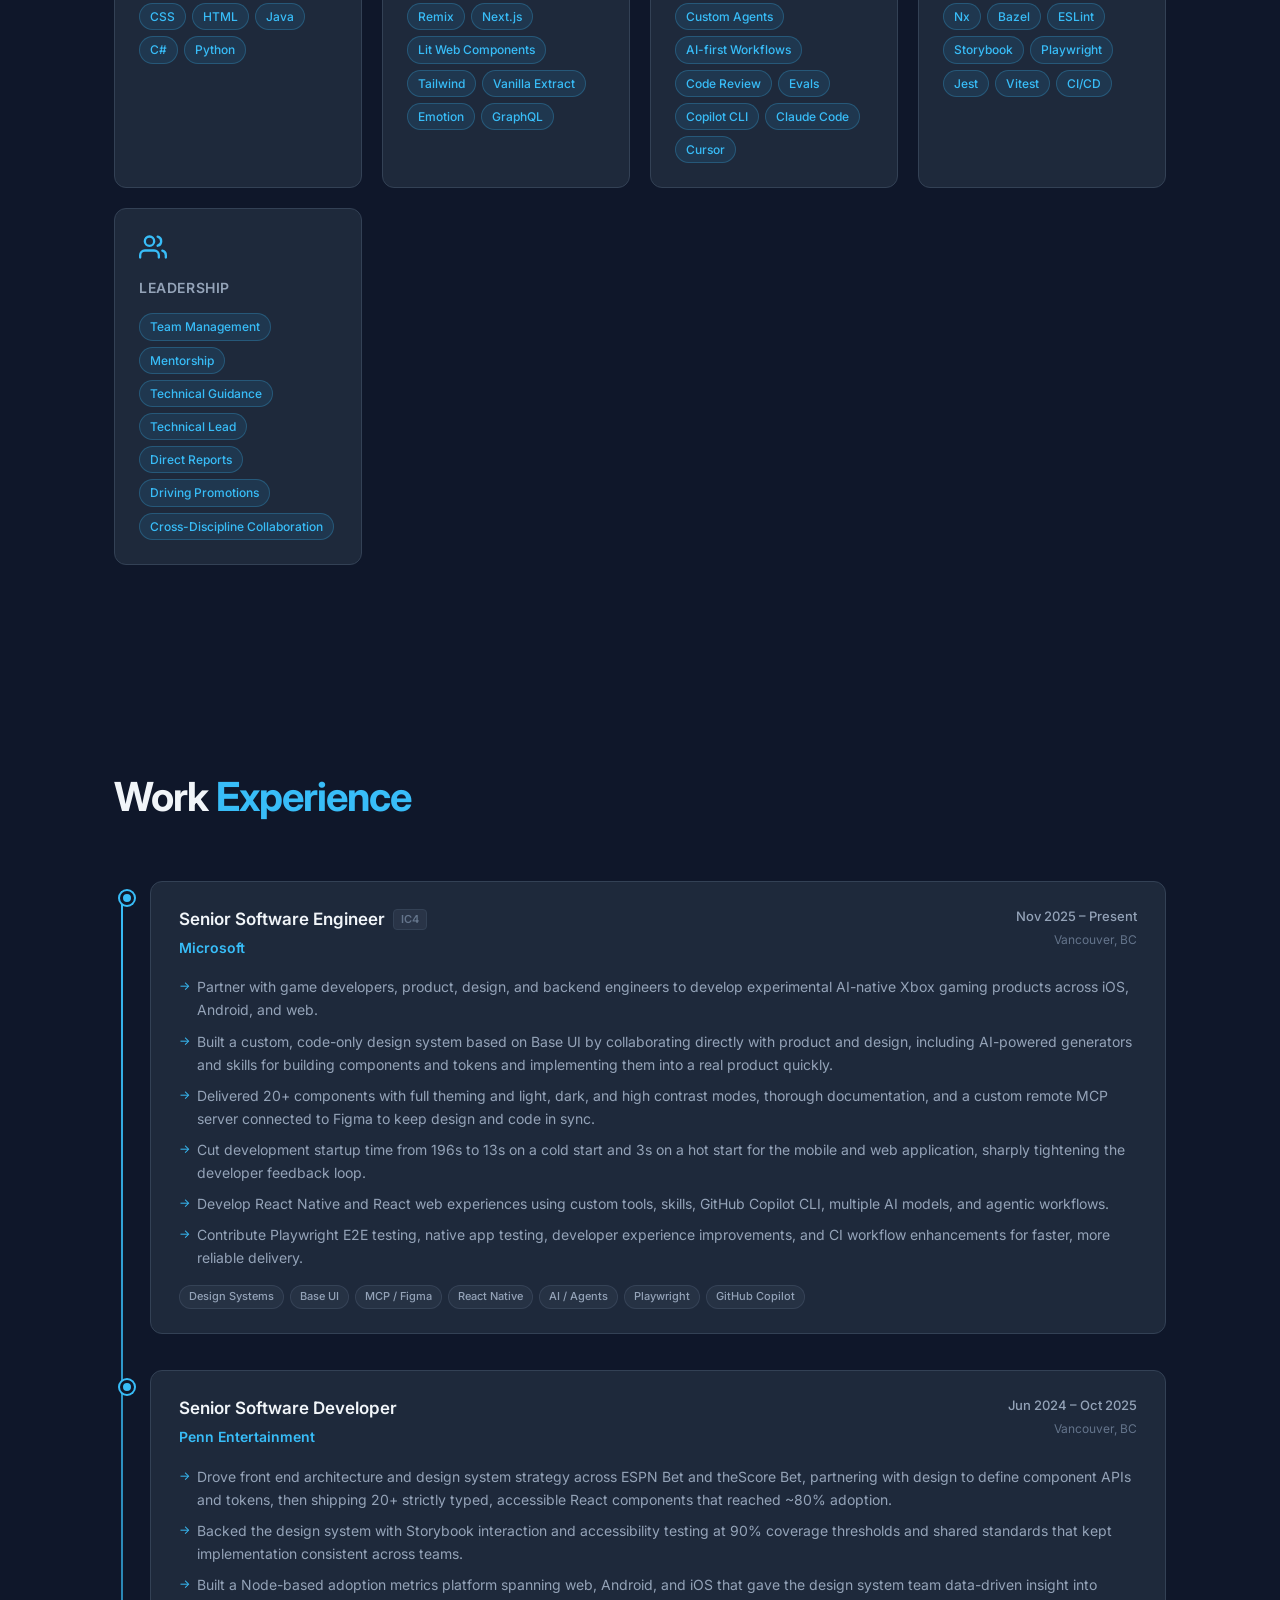
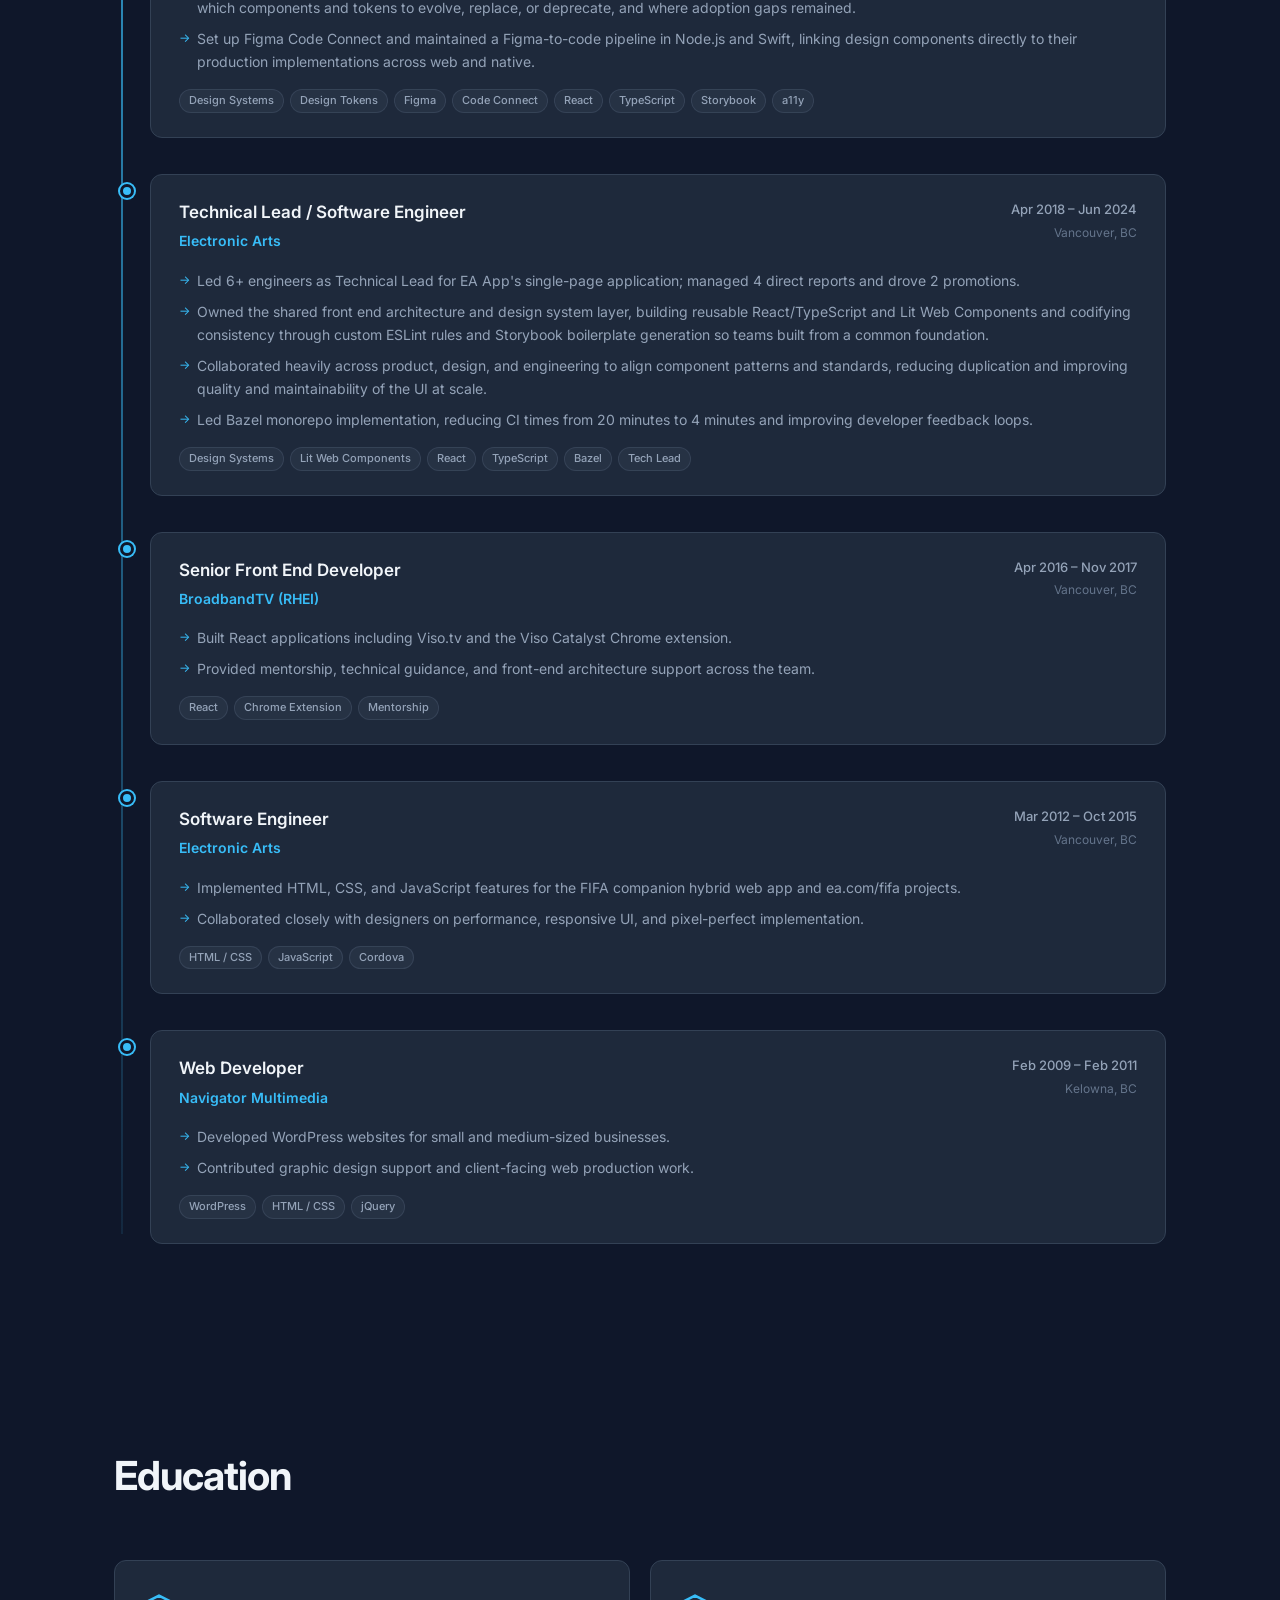
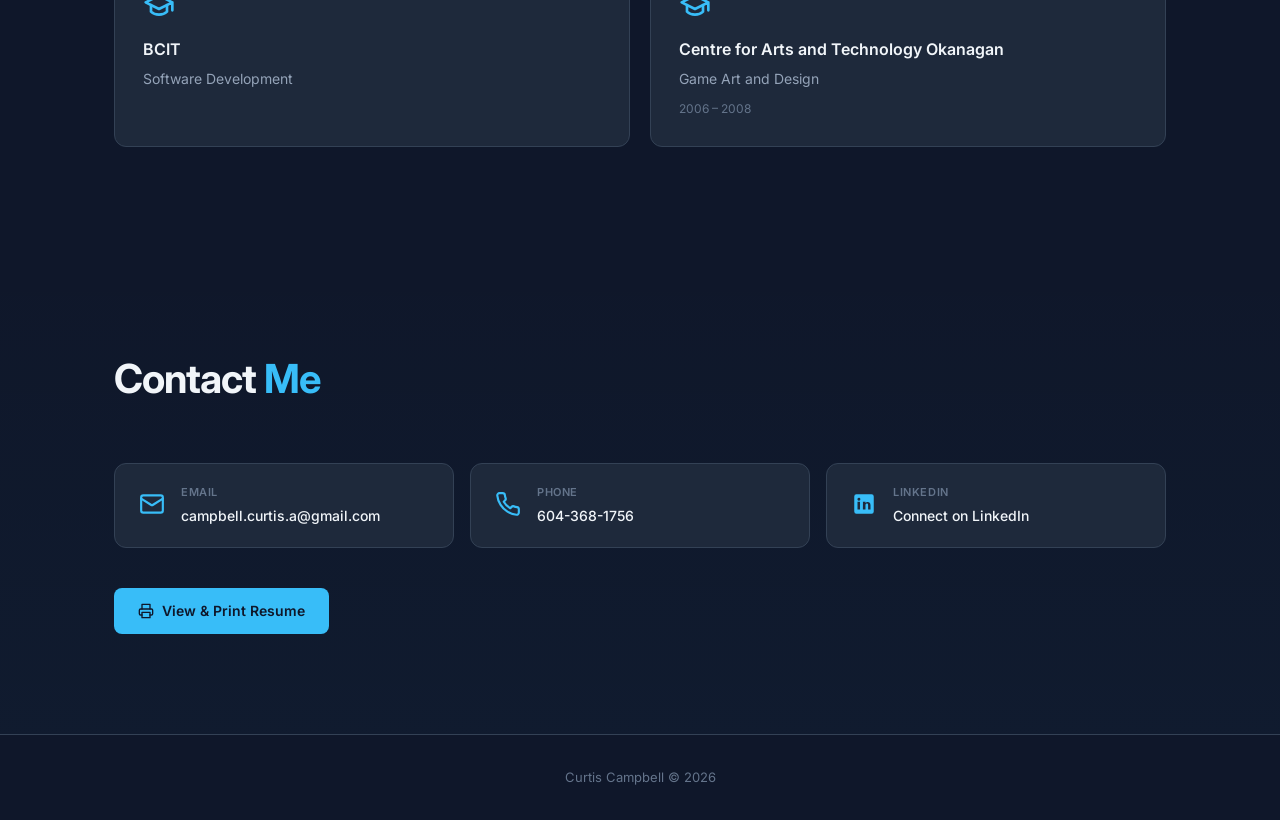
==== commit b6bb6d2a: "Add print-friendly resume page; replace PDF download with View & Print Co-authored-by: Copilot <2235" ====
--- a/index.html
+++ b/index.html
@@ -43,9 +43,9 @@
             iteration. Currently at Microsoft building AI-native Xbox gaming experiences.
           </p>
           <div class="hero-actions">
-            <a href="Resume.pdf" download class="btn btn-primary">
-              <svg xmlns="http://www.w3.org/2000/svg" width="16" height="16" viewBox="0 0 24 24" fill="none" stroke="currentColor" stroke-width="2" stroke-linecap="round" stroke-linejoin="round" aria-hidden="true"><path d="M21 15v4a2 2 0 0 1-2 2H5a2 2 0 0 1-2-2v-4"/><polyline points="7 10 12 15 17 10"/><line x1="12" y1="15" x2="12" y2="3"/></svg>
-              Download Resume
+            <a href="resume.html" class="btn btn-primary">
+              <svg xmlns="http://www.w3.org/2000/svg" width="16" height="16" viewBox="0 0 24 24" fill="none" stroke="currentColor" stroke-width="2" stroke-linecap="round" stroke-linejoin="round" aria-hidden="true"><polyline points="6 9 6 2 18 2 18 9"/><path d="M6 18H4a2 2 0 0 1-2-2v-5a2 2 0 0 1 2-2h16a2 2 0 0 1 2 2v5a2 2 0 0 1-2 2h-2"/><rect x="6" y="14" width="12" height="8"/></svg>
+              View &amp; Print Resume
             </a>
             <a href="#contact" class="btn btn-secondary">Get in Touch</a>
           </div>
@@ -423,9 +423,9 @@
         </a>
       </div>
       <div class="contact-actions">
-        <a href="Resume.pdf" download class="btn btn-primary">
-          <svg xmlns="http://www.w3.org/2000/svg" width="16" height="16" viewBox="0 0 24 24" fill="none" stroke="currentColor" stroke-width="2" stroke-linecap="round" stroke-linejoin="round" aria-hidden="true"><path d="M21 15v4a2 2 0 0 1-2 2H5a2 2 0 0 1-2-2v-4"/><polyline points="7 10 12 15 17 10"/><line x1="12" y1="15" x2="12" y2="3"/></svg>
-          Download Resume
+        <a href="resume.html" class="btn btn-primary">
+          <svg xmlns="http://www.w3.org/2000/svg" width="16" height="16" viewBox="0 0 24 24" fill="none" stroke="currentColor" stroke-width="2" stroke-linecap="round" stroke-linejoin="round" aria-hidden="true"><polyline points="6 9 6 2 18 2 18 9"/><path d="M6 18H4a2 2 0 0 1-2-2v-5a2 2 0 0 1 2-2h16a2 2 0 0 1 2 2v5a2 2 0 0 1-2 2h-2"/><rect x="6" y="14" width="12" height="8"/></svg>
+          View &amp; Print Resume
         </a>
       </div>
     </div>
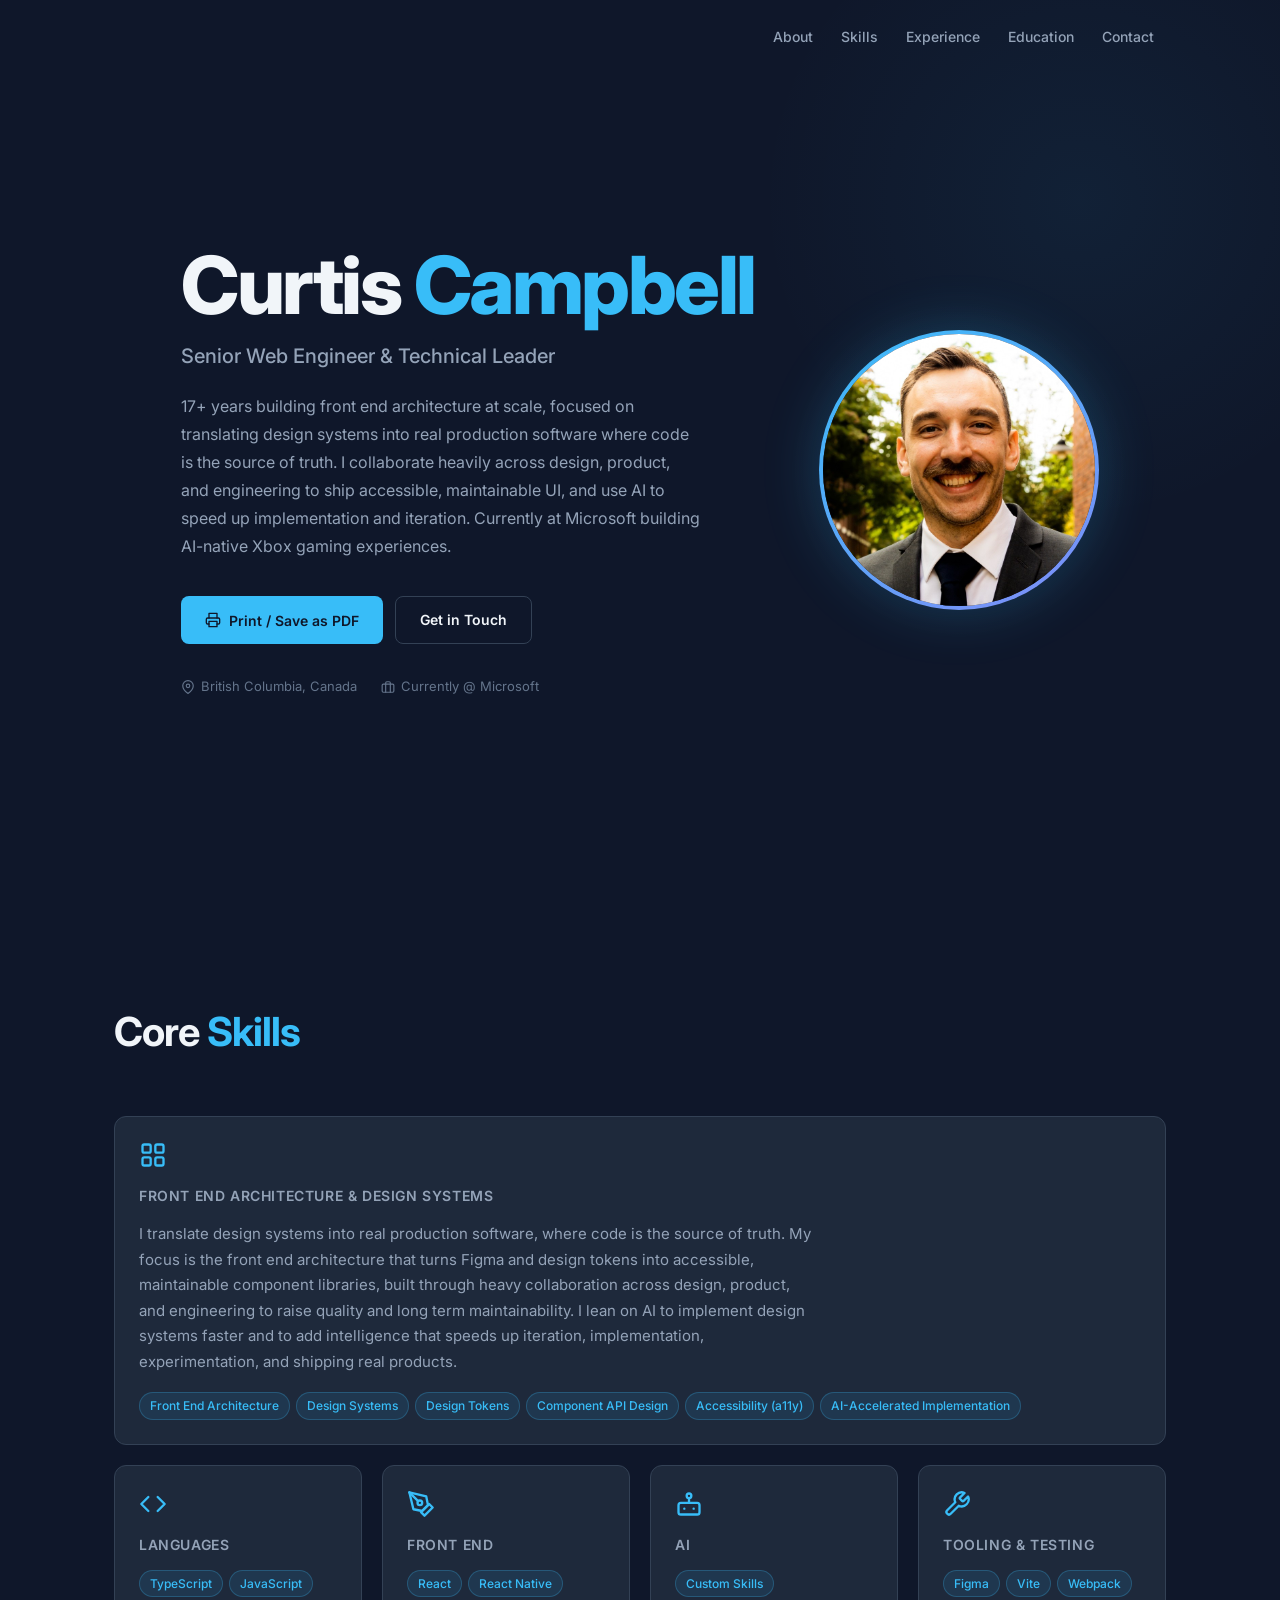
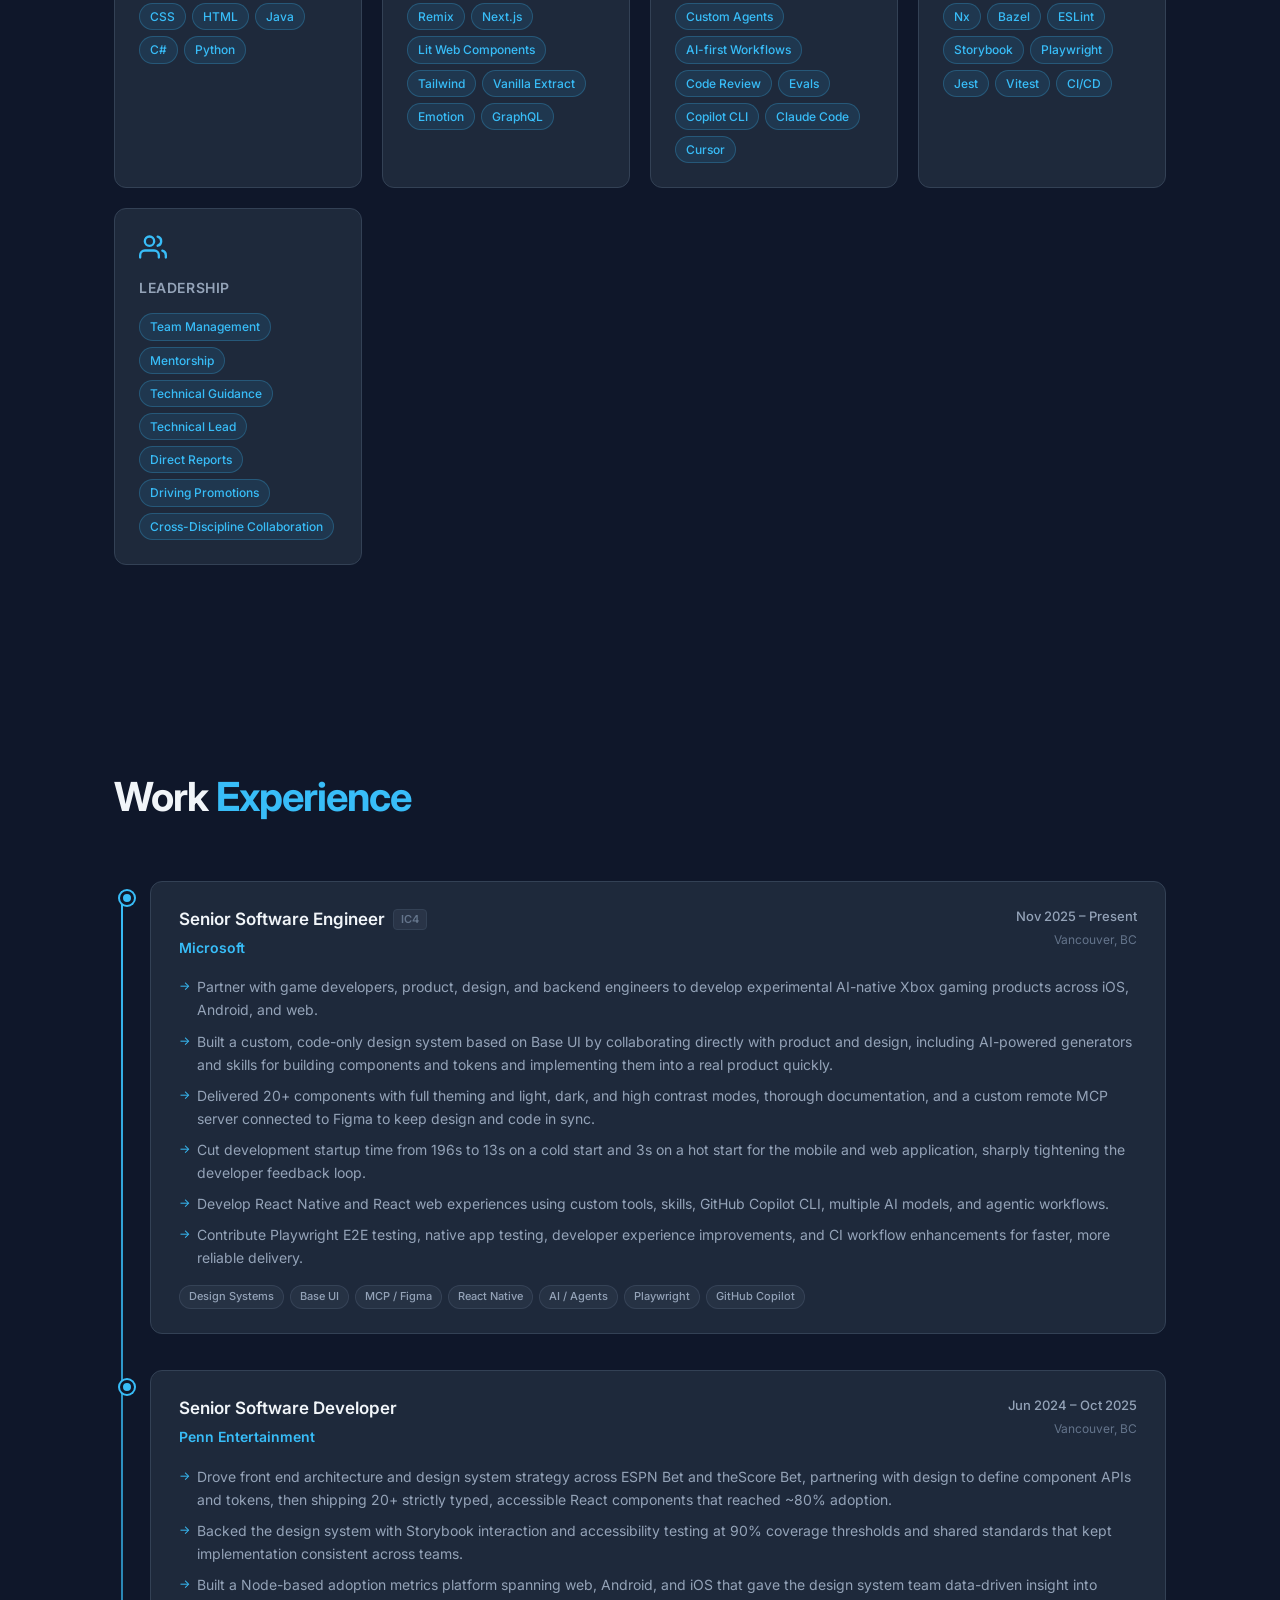
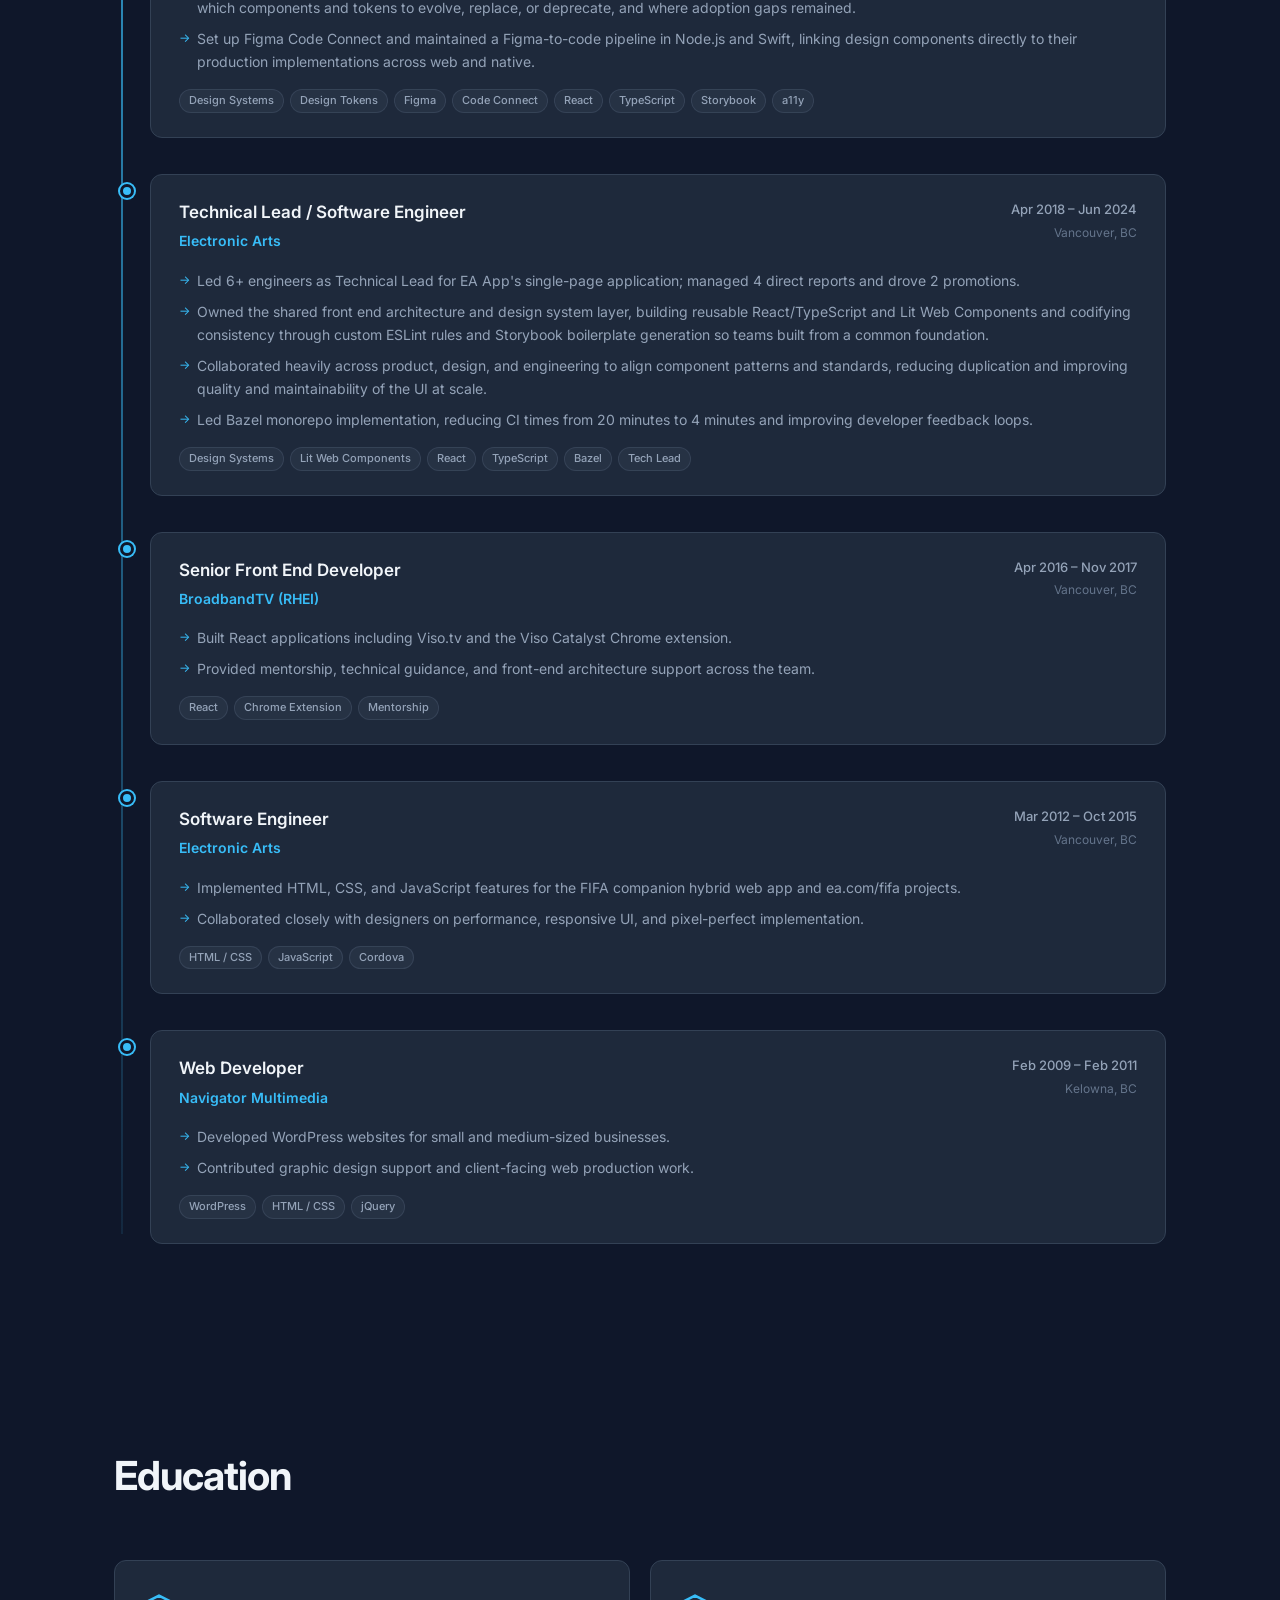
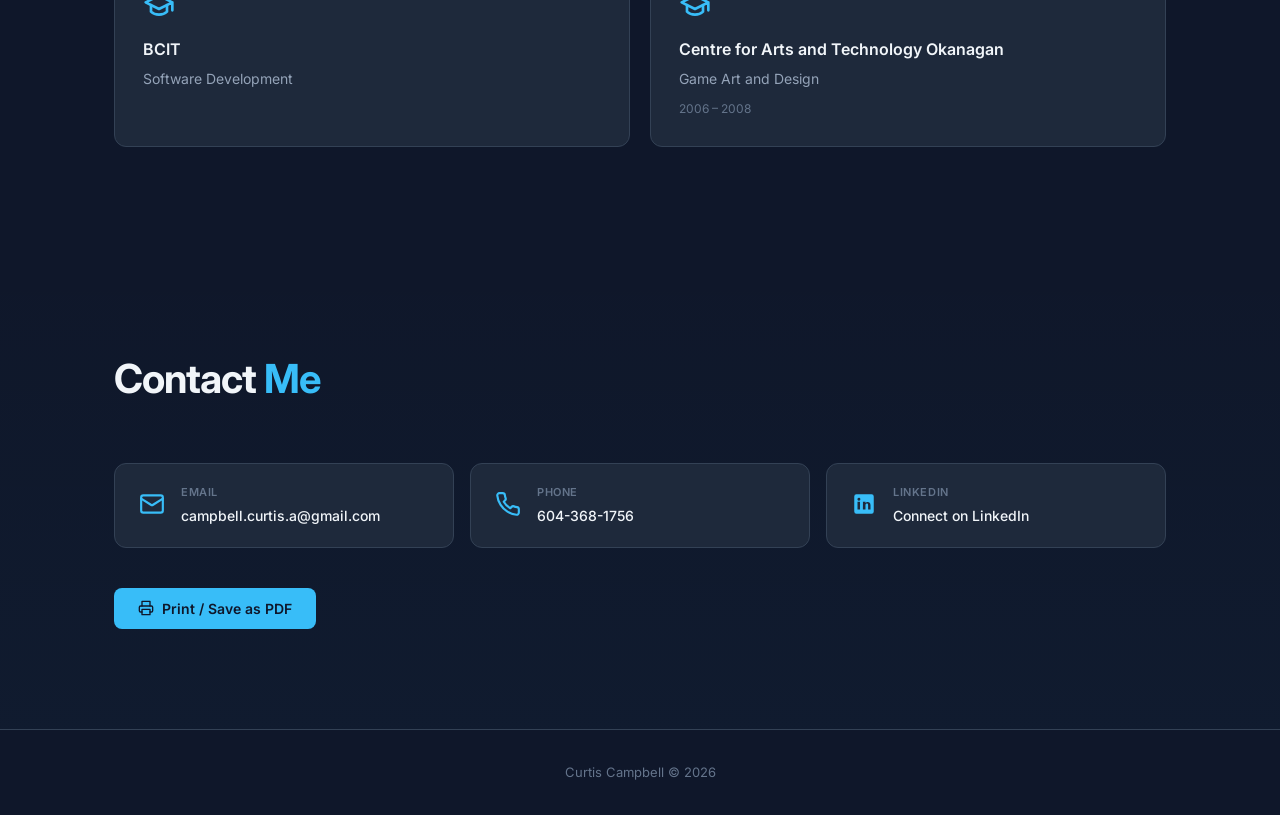
==== commit f88dc9b0: "Print directly from page with tight resume layout; remove separate print page Co-authored-by: Copilo" ====
--- a/index.html
+++ b/index.html
@@ -35,6 +35,10 @@
         <div class="hero-text">
           <h1>Curtis <span class="accent">Campbell</span></h1>
           <p class="hero-title">Senior Web Engineer &amp; Technical Leader</p>
+          <p class="print-contact print-only">
+            campbell.curtis.a@gmail.com &nbsp;·&nbsp; 604-368-1756 &nbsp;·&nbsp;
+            linkedin.com/in/curtis-campbell &nbsp;·&nbsp; British Columbia, Canada
+          </p>
           <p class="hero-bio">
             17+ years building front end architecture at scale, focused on translating
             design systems into real production software where code is the source of
@@ -43,10 +47,10 @@
             iteration. Currently at Microsoft building AI-native Xbox gaming experiences.
           </p>
           <div class="hero-actions">
-            <a href="resume.html" class="btn btn-primary">
+            <button type="button" onclick="window.print()" class="btn btn-primary">
               <svg xmlns="http://www.w3.org/2000/svg" width="16" height="16" viewBox="0 0 24 24" fill="none" stroke="currentColor" stroke-width="2" stroke-linecap="round" stroke-linejoin="round" aria-hidden="true"><polyline points="6 9 6 2 18 2 18 9"/><path d="M6 18H4a2 2 0 0 1-2-2v-5a2 2 0 0 1 2-2h16a2 2 0 0 1 2 2v5a2 2 0 0 1-2 2h-2"/><rect x="6" y="14" width="12" height="8"/></svg>
-              View &amp; Print Resume
-            </a>
+              Print / Save as PDF
+            </button>
             <a href="#contact" class="btn btn-secondary">Get in Touch</a>
           </div>
           <div class="hero-meta">
@@ -423,10 +427,10 @@
         </a>
       </div>
       <div class="contact-actions">
-        <a href="resume.html" class="btn btn-primary">
+        <button type="button" onclick="window.print()" class="btn btn-primary">
           <svg xmlns="http://www.w3.org/2000/svg" width="16" height="16" viewBox="0 0 24 24" fill="none" stroke="currentColor" stroke-width="2" stroke-linecap="round" stroke-linejoin="round" aria-hidden="true"><polyline points="6 9 6 2 18 2 18 9"/><path d="M6 18H4a2 2 0 0 1-2-2v-5a2 2 0 0 1 2-2h16a2 2 0 0 1 2 2v5a2 2 0 0 1-2 2h-2"/><rect x="6" y="14" width="12" height="8"/></svg>
-          View &amp; Print Resume
-        </a>
+          Print / Save as PDF
+        </button>
       </div>
     </div>
   </section>
--- a/style.css
+++ b/style.css
@@ -196,10 +196,15 @@
   border-radius: 8px;
   font-size: 14px;
   font-weight: 600;
+  font-family: inherit;
   text-decoration: none;
   border: none;
   cursor: pointer;
   transition: transform 0.2s, box-shadow 0.2s, background 0.2s, border-color 0.2s, color 0.2s;
+}
+
+.print-only {
+  display: none;
 }
 
 .btn-primary {
@@ -772,3 +777,303 @@
     left: 5px;
   }
 }
+
+/* ============================================
+   PRINT  (renders the page as a tight résumé)
+   ============================================ */
+
+@media print {
+  @page {
+    size: letter;
+    margin: 0.4in;
+  }
+
+  html, body {
+    background: #fff !important;
+  }
+
+  body {
+    color: #1a2233;
+    font-size: 10pt;
+    line-height: 1.35;
+  }
+
+  /* Hide interactive / decorative chrome */
+  .nav,
+  .nav-toggle,
+  .hero-actions,
+  .hero-meta,
+  .hero-image-wrap,
+  .hero-bg-glow,
+  .hero-image-glow,
+  .contact-actions,
+  .footer,
+  .skill-card-icon,
+  .edu-icon,
+  .timeline-dot,
+  #contact {
+    display: none !important;
+  }
+
+  .timeline::before {
+    display: none !important;
+  }
+
+  /* Show print-only content */
+  .print-only {
+    display: block !important;
+  }
+
+  /* Force scroll-reveal items visible */
+  .reveal {
+    opacity: 1 !important;
+    transform: none !important;
+  }
+
+  /* Reset layout containers */
+  .container {
+    max-width: none;
+    padding: 0;
+  }
+
+  .hero {
+    min-height: 0;
+    display: block;
+    padding: 0 0 6px;
+    overflow: visible;
+  }
+
+  .hero-content {
+    display: block;
+    gap: 0;
+  }
+
+  .section {
+    padding: 7px 0 0;
+  }
+
+  /* Header block */
+  .hero h1 {
+    font-size: 22pt;
+    letter-spacing: -0.5px;
+    margin-bottom: 1px;
+    color: #111827;
+  }
+
+  .hero h1 .accent { color: #111827; }
+
+  .hero-title {
+    font-size: 11pt;
+    font-weight: 600;
+    color: #0a6db5;
+    margin-bottom: 4px;
+  }
+
+  .print-contact {
+    font-size: 9pt;
+    color: #475569;
+    margin-bottom: 6px;
+  }
+
+  .hero-bio {
+    font-size: 9.5pt;
+    color: #3d4757;
+    max-width: none;
+    margin: 0 0 4px;
+    line-height: 1.45;
+  }
+
+  /* Section titles */
+  .section-title {
+    font-size: 12pt;
+    font-weight: 700;
+    text-transform: uppercase;
+    letter-spacing: 1px;
+    color: #0a6db5;
+    border-bottom: 1px solid #cbd5e1;
+    padding-bottom: 3px;
+    margin-bottom: 7px;
+  }
+
+  .section-title .accent { color: #0a6db5; }
+
+  /* Skills */
+  .skills-grid {
+    display: block;
+  }
+
+  .skill-card,
+  .skill-card-featured {
+    background: none !important;
+    border: none !important;
+    border-radius: 0;
+    padding: 0;
+    margin-bottom: 4px;
+    box-shadow: none !important;
+  }
+
+  .skill-card h3,
+  .skill-card-featured h3 {
+    display: inline;
+    font-size: 9.5pt;
+    font-weight: 700;
+    text-transform: none;
+    letter-spacing: 0;
+    color: #1a2233;
+  }
+
+  .skill-card h3::after {
+    content: ': ';
+  }
+
+  .skill-card-featured h3::after {
+    content: ' \2014 ';
+  }
+
+  .skill-card-lead {
+    display: inline;
+    font-size: 9.5pt;
+    color: #3d4757;
+    margin: 0;
+  }
+
+  .tags,
+  .tags.compact {
+    display: inline;
+  }
+
+  .tag {
+    display: inline;
+    background: none !important;
+    border: none !important;
+    color: #3d4757 !important;
+    padding: 0;
+    font-size: 9.5pt;
+    white-space: normal;
+  }
+
+  .tag:not(:last-child)::after {
+    content: ', ';
+  }
+
+  /* Experience timeline -> plain blocks */
+  .timeline {
+    padding-left: 0;
+  }
+
+  .timeline-item {
+    margin-bottom: 8px;
+    page-break-inside: avoid;
+    break-inside: avoid;
+  }
+
+  .timeline-card {
+    background: none !important;
+    border: none !important;
+    border-radius: 0;
+    padding: 0;
+    box-shadow: none !important;
+  }
+
+  .timeline-header {
+    margin-bottom: 3px;
+    gap: 8px;
+  }
+
+  .timeline-header h3 {
+    font-size: 10.5pt;
+    color: #1a2233;
+  }
+
+  .role-level {
+    background: none;
+    border: none;
+    color: #5a6678;
+    padding: 0;
+    font-size: 8pt;
+  }
+
+  .company {
+    font-size: 10pt;
+    color: #0a6db5;
+  }
+
+  .date {
+    font-size: 9pt;
+    color: #5a6678;
+  }
+
+  .location {
+    font-size: 8.5pt;
+    color: #5a6678;
+    margin-top: 0;
+  }
+
+  .timeline-bullets {
+    margin-bottom: 2px;
+  }
+
+  .timeline-bullets li {
+    font-size: 9.5pt;
+    color: #3d4757;
+    margin-bottom: 2px;
+    line-height: 1.4;
+    padding-left: 13px;
+  }
+
+  .timeline-bullets li::before {
+    content: '\2022';
+    color: #0a6db5;
+    line-height: 1.5;
+  }
+
+  /* Hide per-job tag rows in print to keep it tight */
+  .timeline-card .tags.compact {
+    display: none !important;
+  }
+
+  /* Education */
+  .edu-grid {
+    display: block;
+  }
+
+  .edu-card {
+    background: none !important;
+    border: none !important;
+    border-radius: 0;
+    padding: 0;
+    margin-bottom: 3px;
+  }
+
+  .edu-card h3 {
+    display: inline;
+    font-size: 9.5pt;
+    color: #1a2233;
+  }
+
+  .edu-card h3::after {
+    content: ' \2014 ';
+    color: #5a6678;
+  }
+
+  .edu-card p {
+    display: inline;
+    font-size: 9.5pt;
+    color: #3d4757;
+  }
+
+  .edu-year {
+    display: inline;
+    font-size: 9pt;
+    color: #5a6678;
+  }
+
+  .edu-year::before {
+    content: '  ·  ';
+  }
+
+  a {
+    color: inherit !important;
+    text-decoration: none !important;
+  }
+}
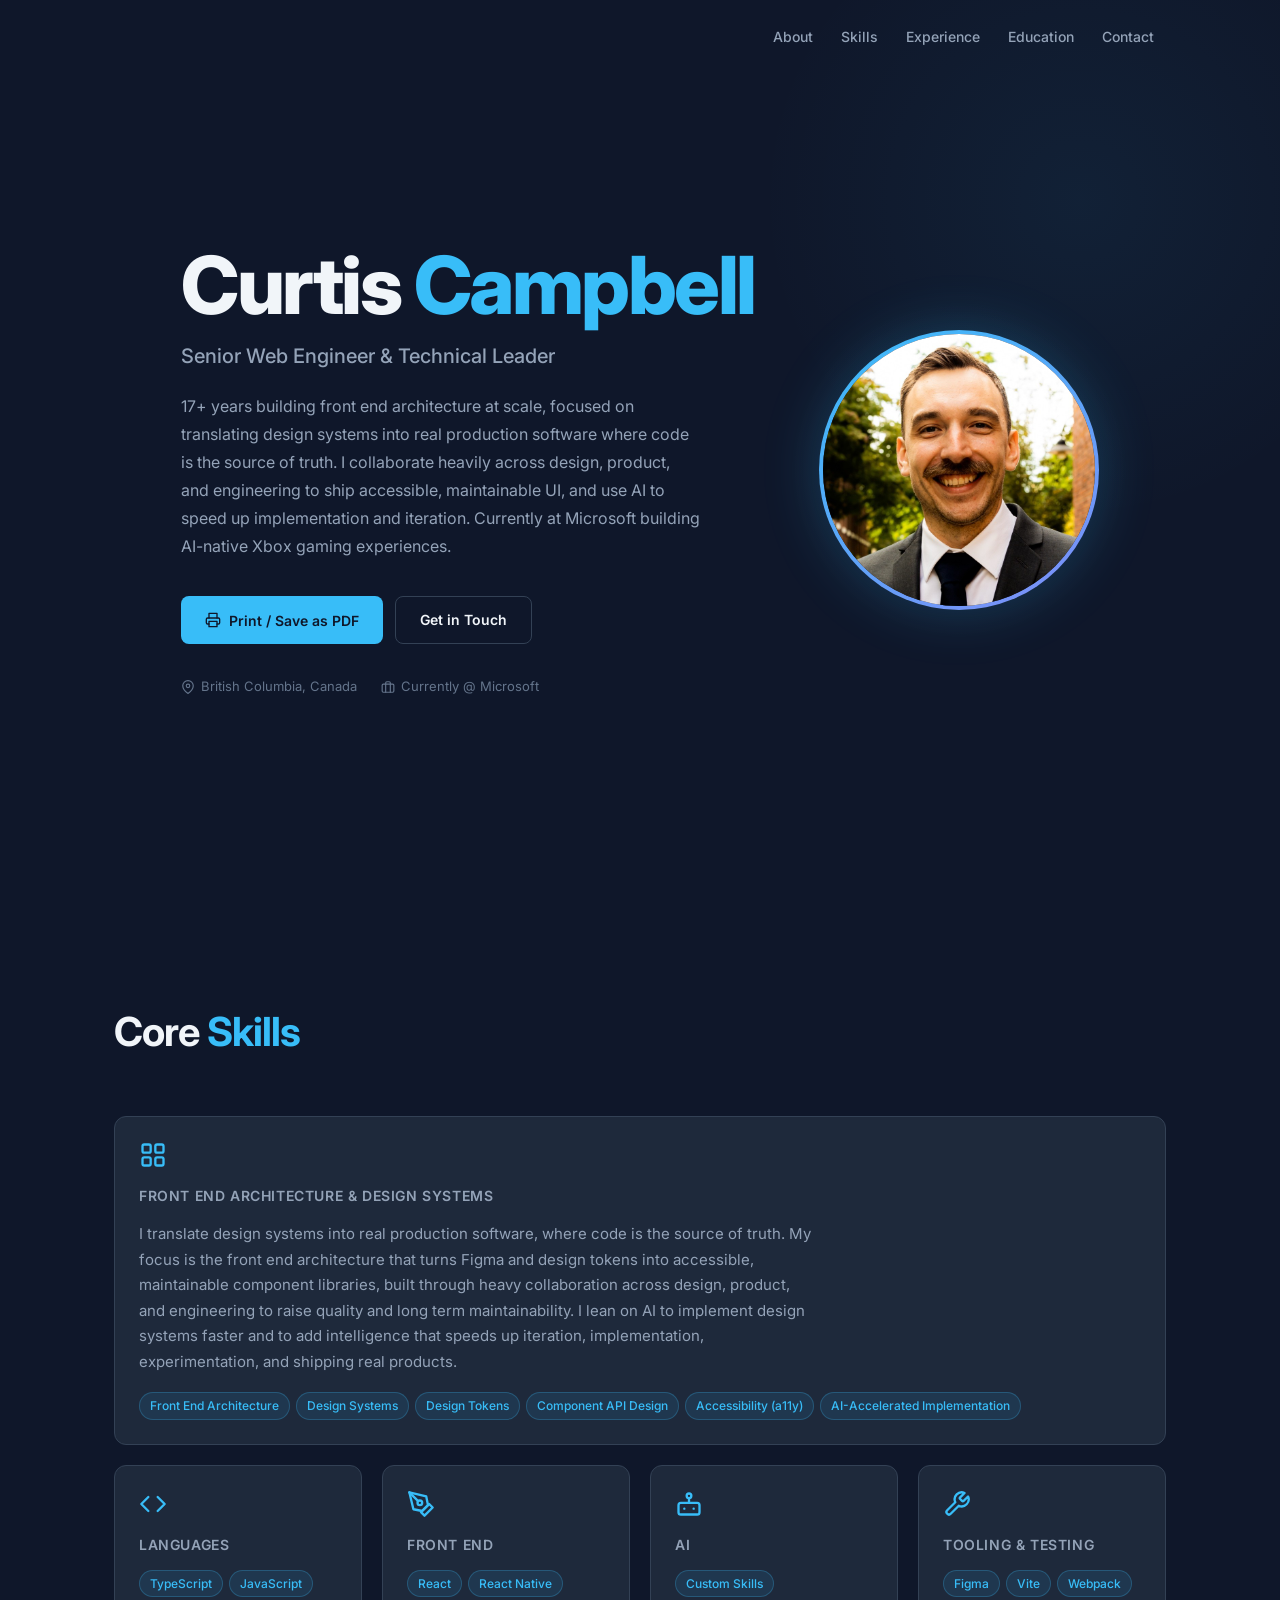
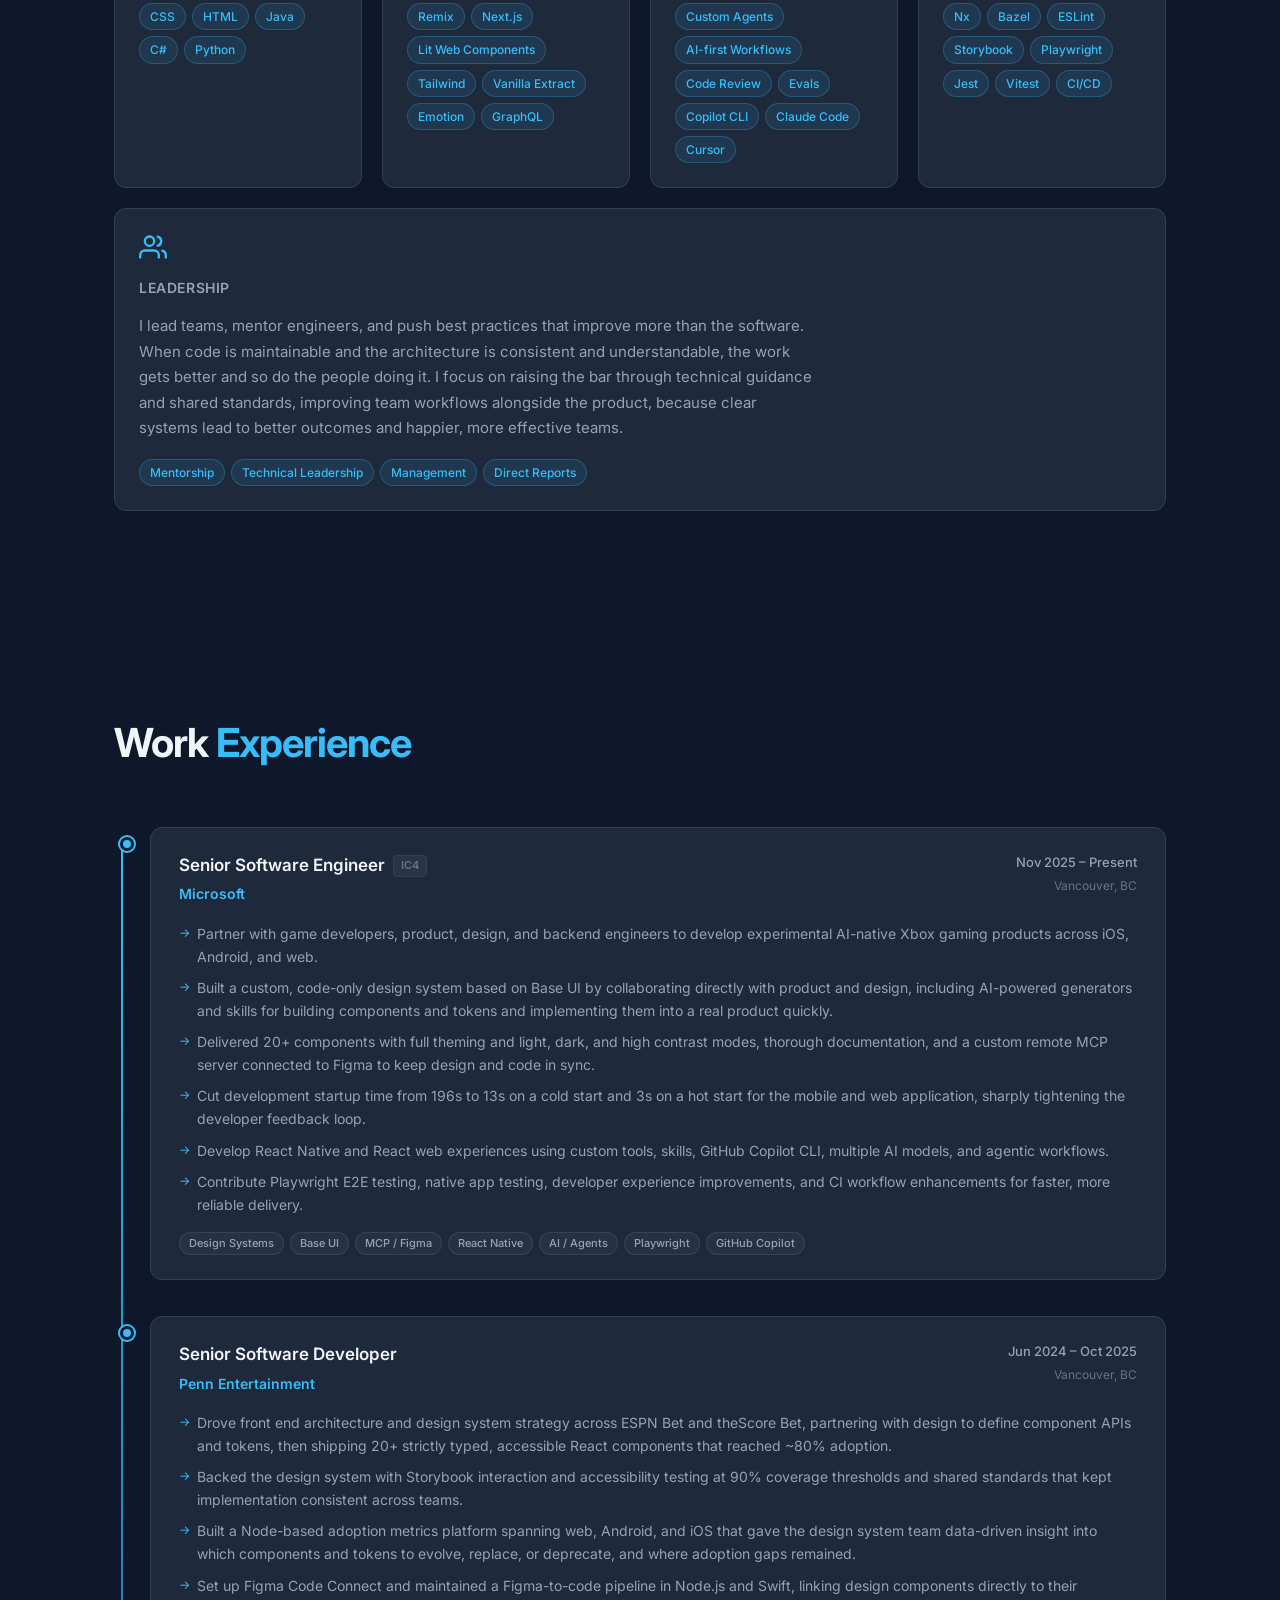
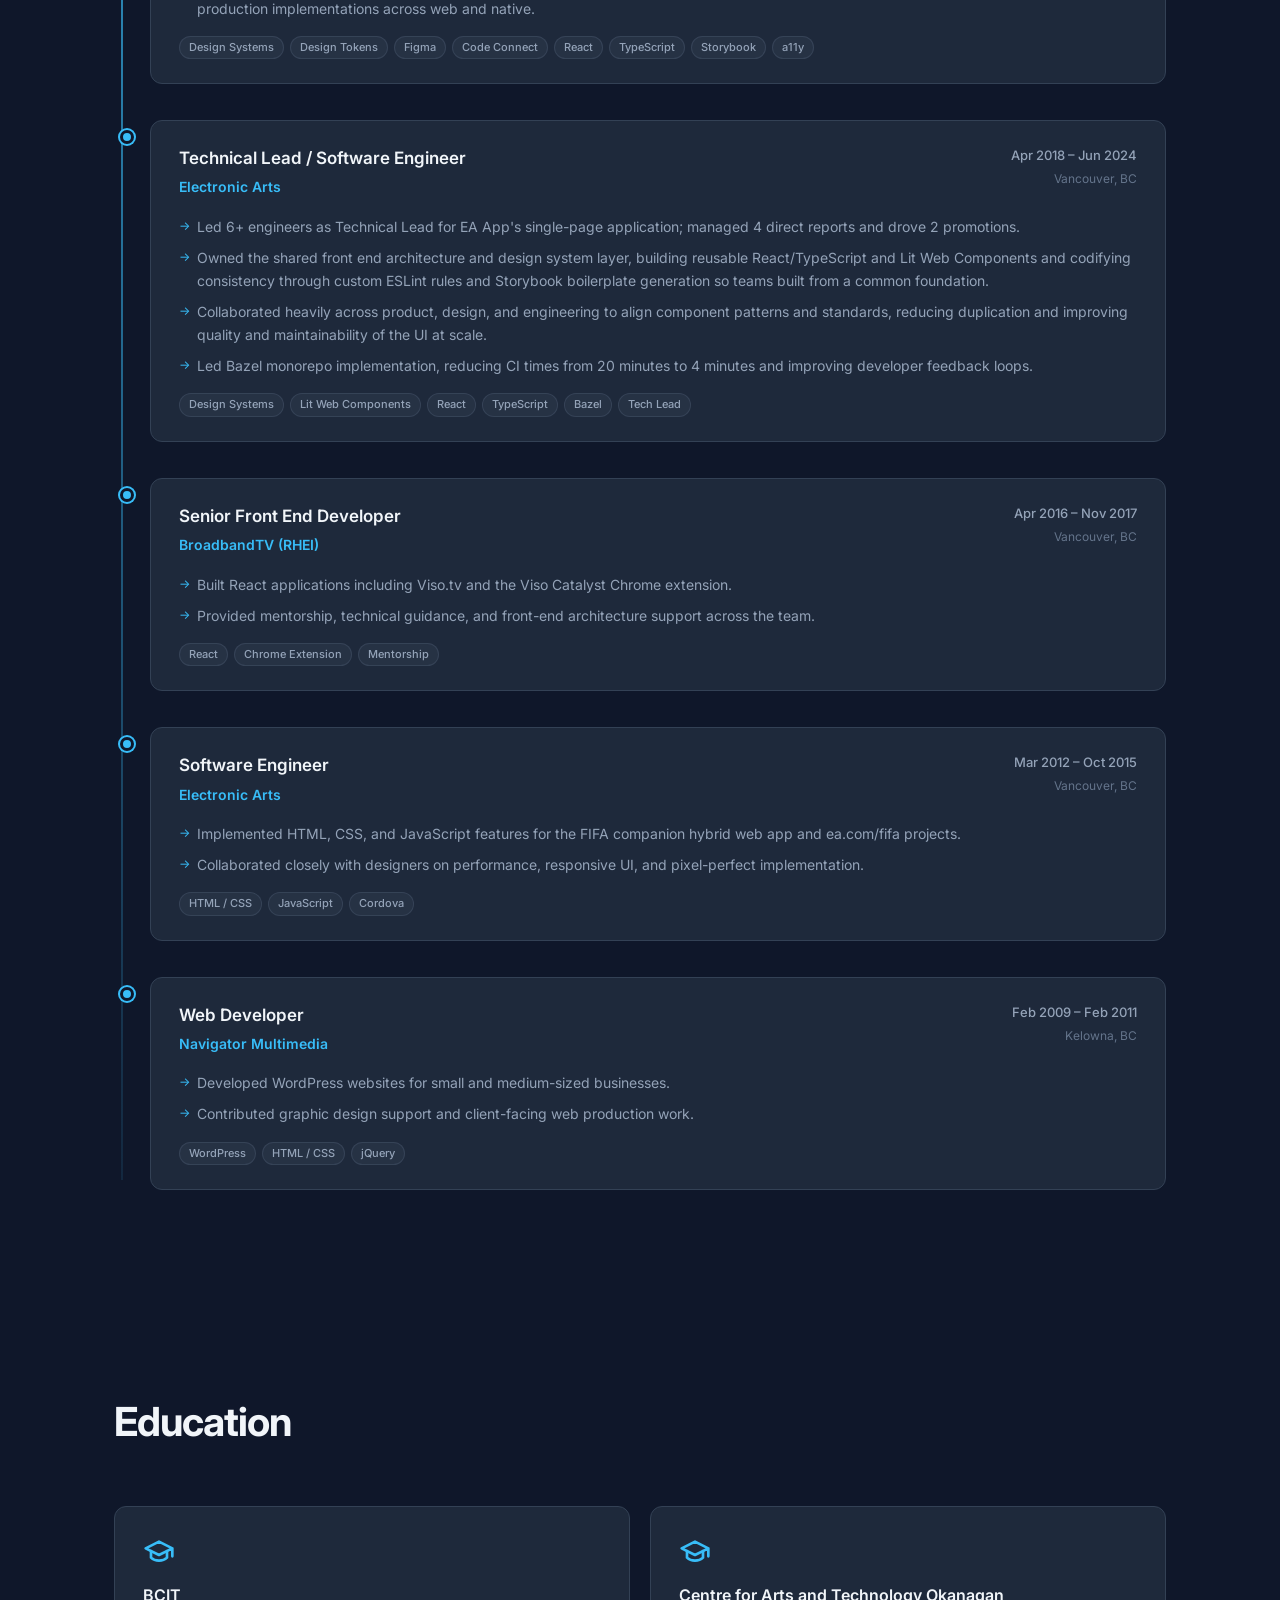
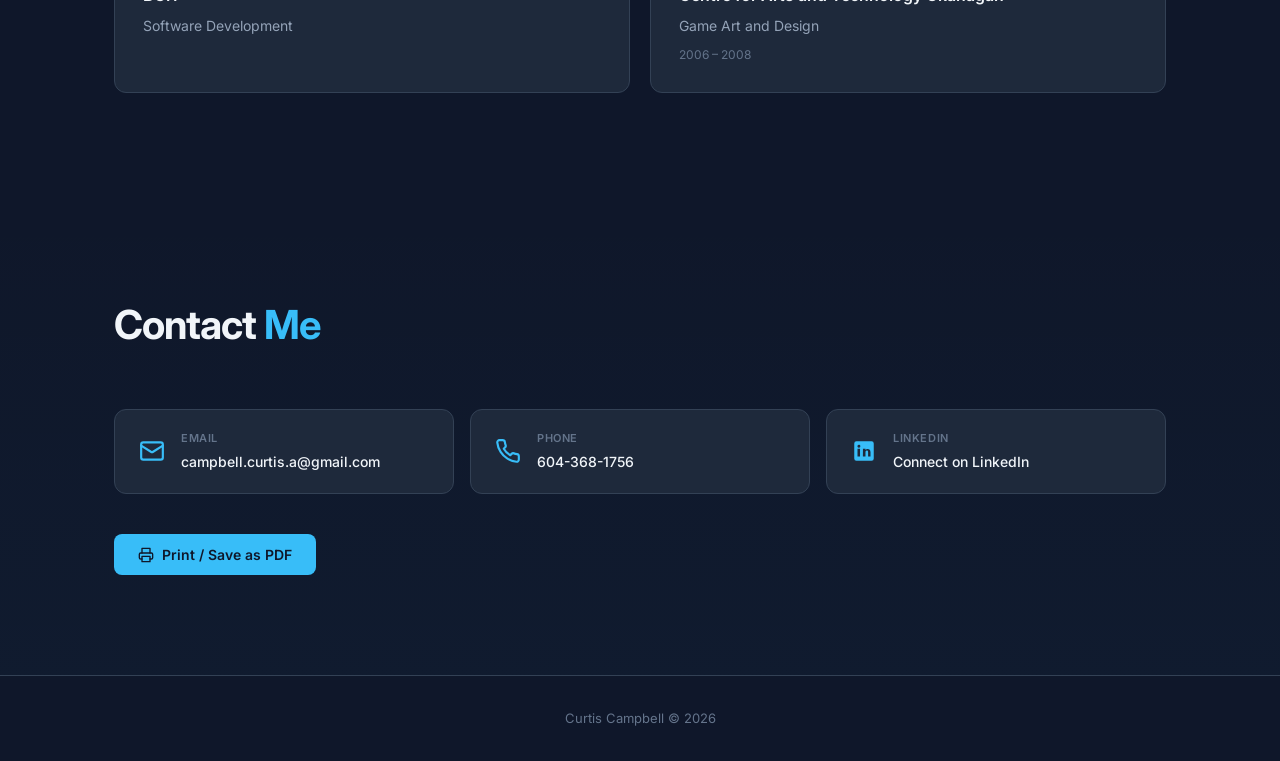
==== commit 90d4c0b3: "Make Leadership a full-width featured card with descriptive copy Co-authored-by: Copilot <223556219+" ====
--- a/index.html
+++ b/index.html
@@ -170,19 +170,24 @@
             <span class="tag">CI/CD</span>
           </div>
         </div>
-        <div class="skill-card reveal">
+        <div class="skill-card skill-card-featured reveal">
           <div class="skill-card-icon">
             <svg xmlns="http://www.w3.org/2000/svg" viewBox="0 0 24 24" fill="none" stroke="currentColor" stroke-width="2" stroke-linecap="round" stroke-linejoin="round" aria-hidden="true"><path d="M17 21v-2a4 4 0 0 0-4-4H5a4 4 0 0 0-4 4v2"/><circle cx="9" cy="7" r="4"/><path d="M23 21v-2a4 4 0 0 0-3-3.87"/><path d="M16 3.13a4 4 0 0 1 0 7.75"/></svg>
           </div>
           <h3>Leadership</h3>
-          <div class="tags">
-            <span class="tag">Team Management</span>
+          <p class="skill-card-lead">
+            I lead teams, mentor engineers, and push best practices that improve more
+            than the software. When code is maintainable and the architecture is
+            consistent and understandable, the work gets better and so do the people
+            doing it. I focus on raising the bar through technical guidance and shared
+            standards, improving team workflows alongside the product, because clear
+            systems lead to better outcomes and happier, more effective teams.
+          </p>
+          <div class="tags">
             <span class="tag">Mentorship</span>
-            <span class="tag">Technical Guidance</span>
-            <span class="tag">Technical Lead</span>
+            <span class="tag">Technical Leadership</span>
+            <span class="tag">Management</span>
             <span class="tag">Direct Reports</span>
-            <span class="tag">Driving Promotions</span>
-            <span class="tag">Cross-Discipline Collaboration</span>
           </div>
         </div>
       </div>
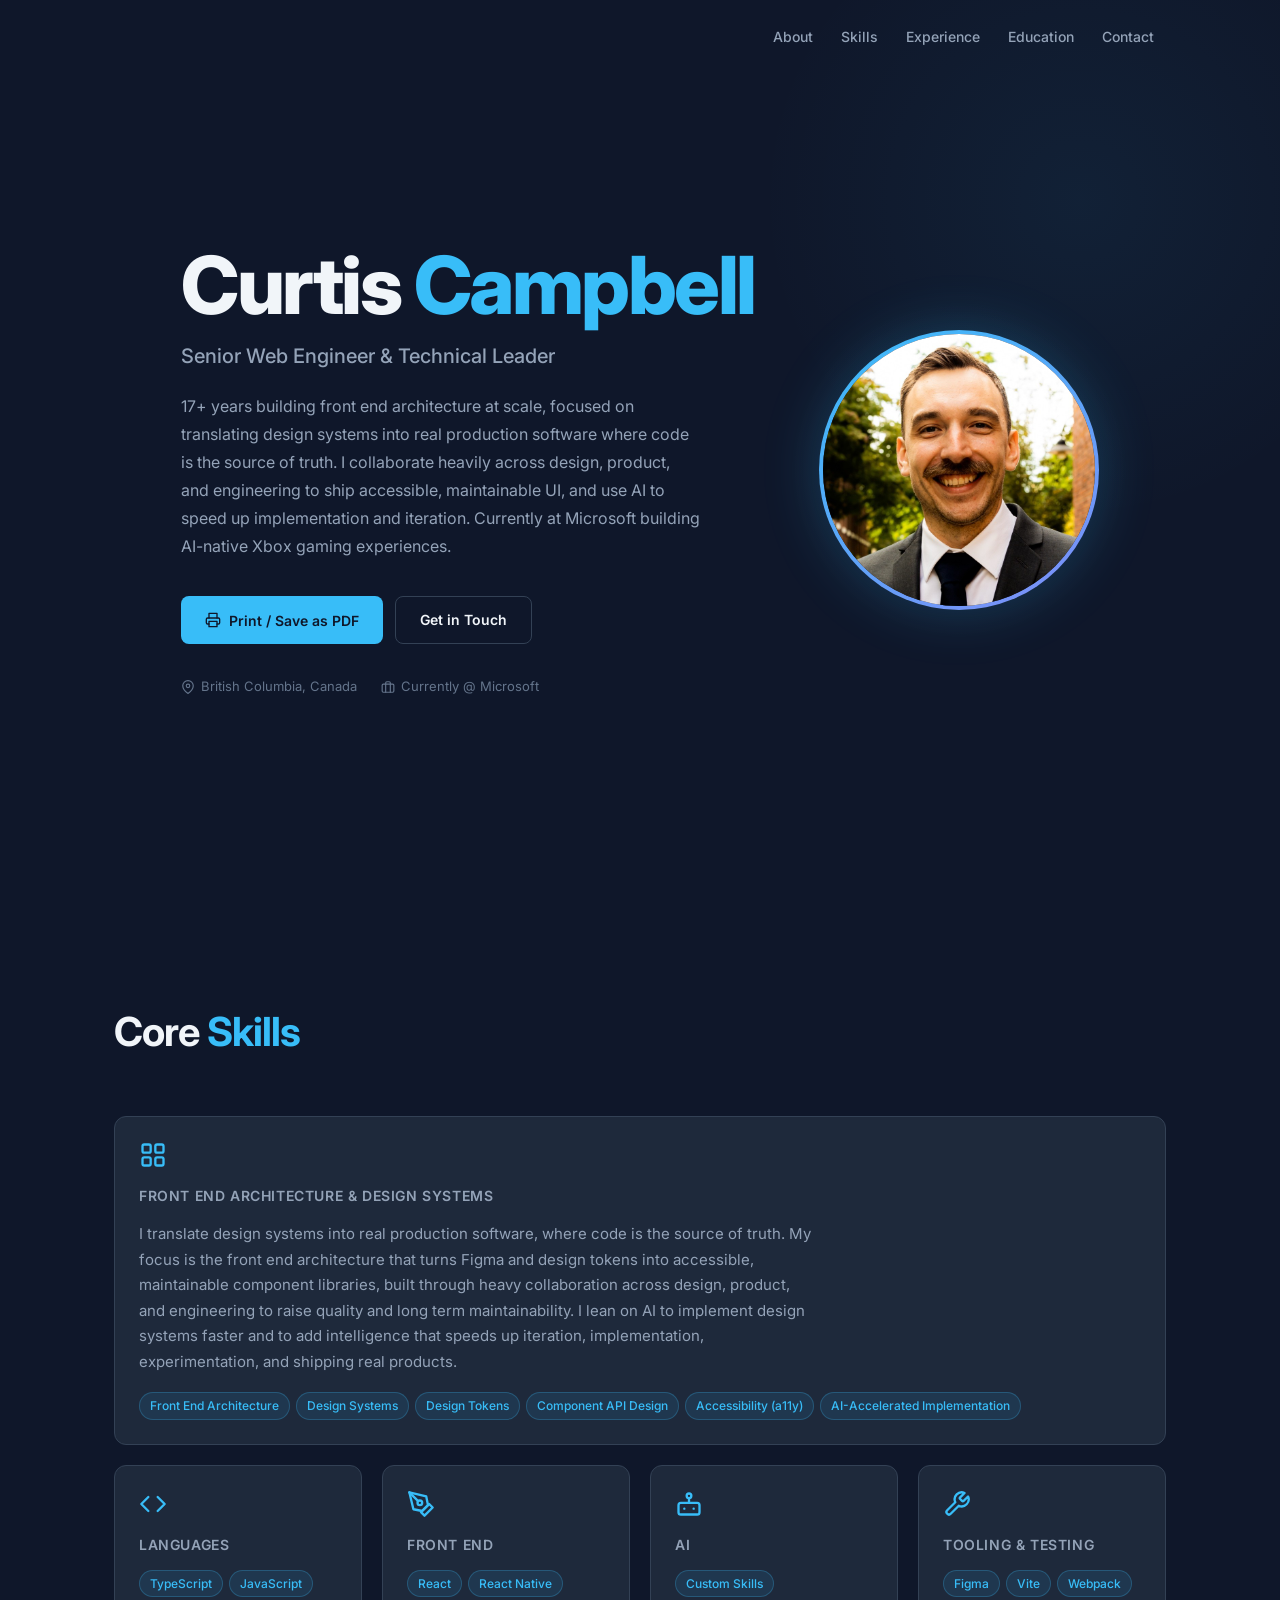
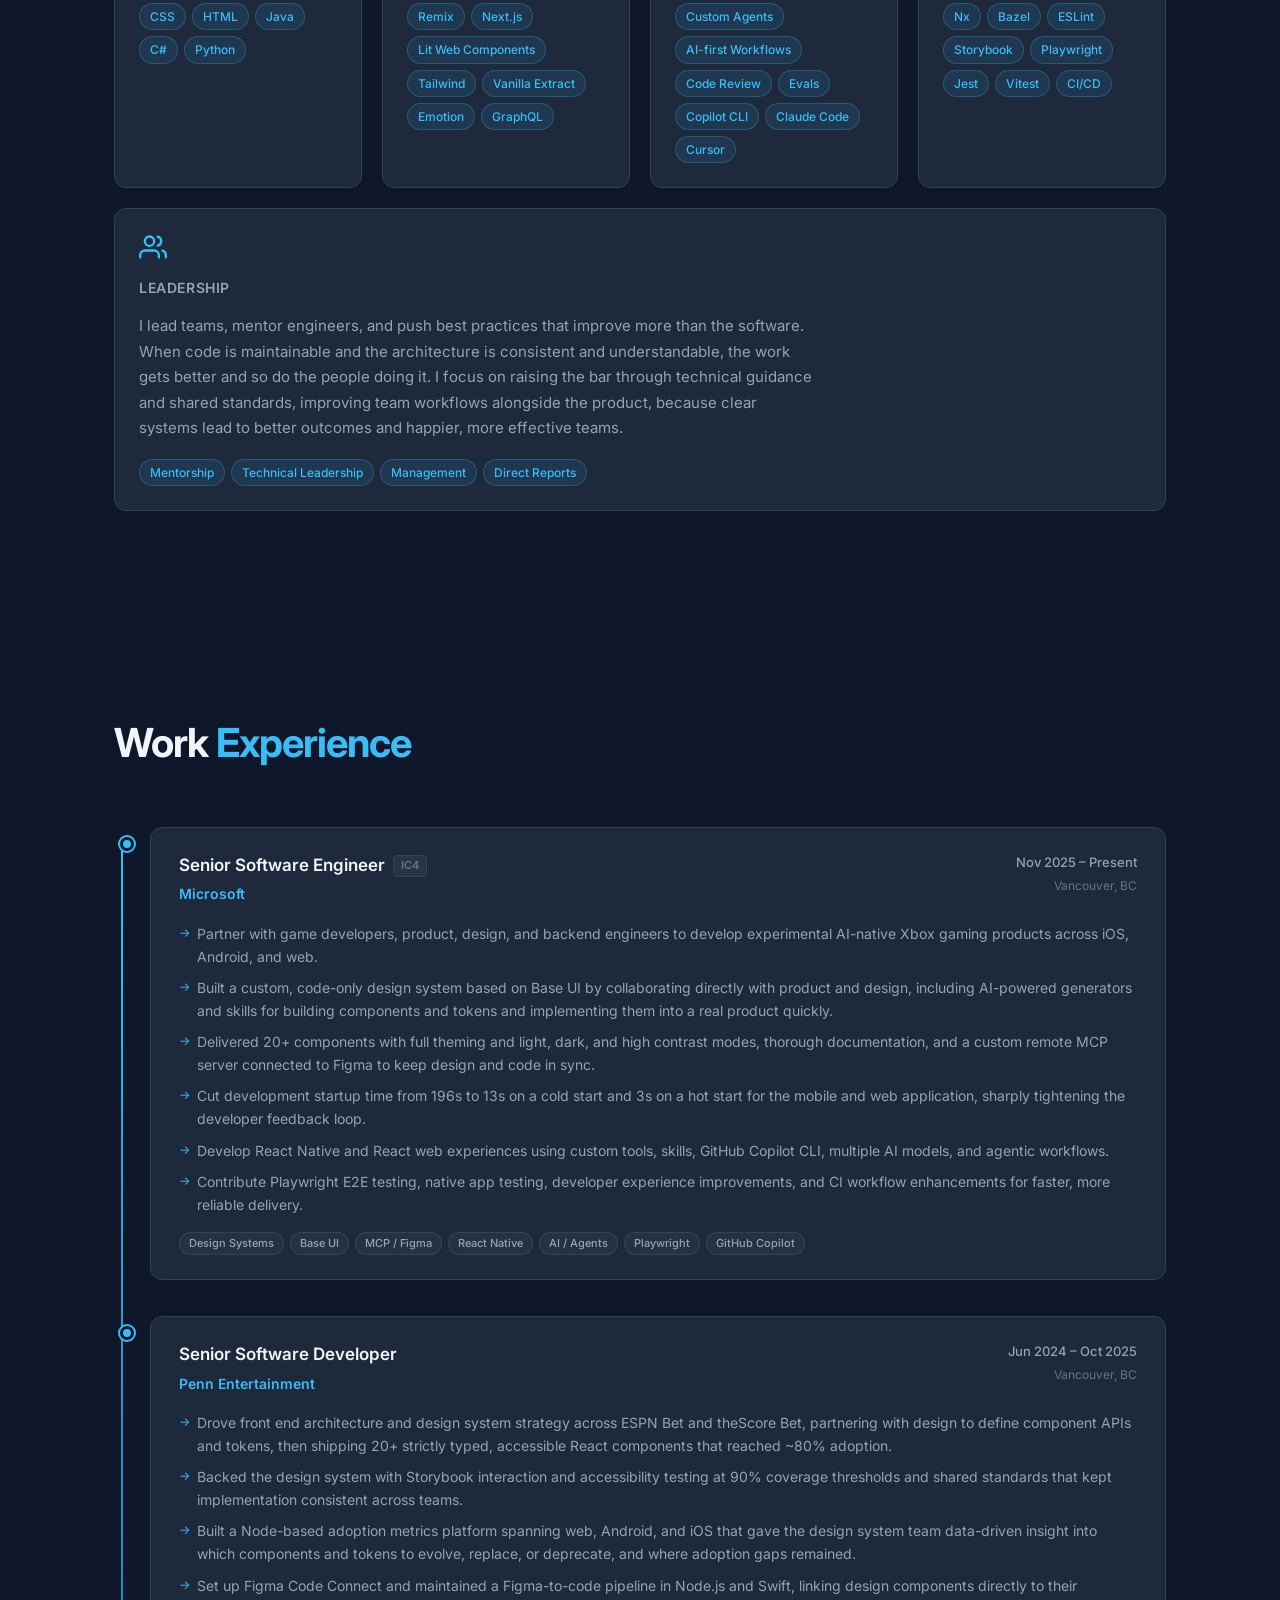
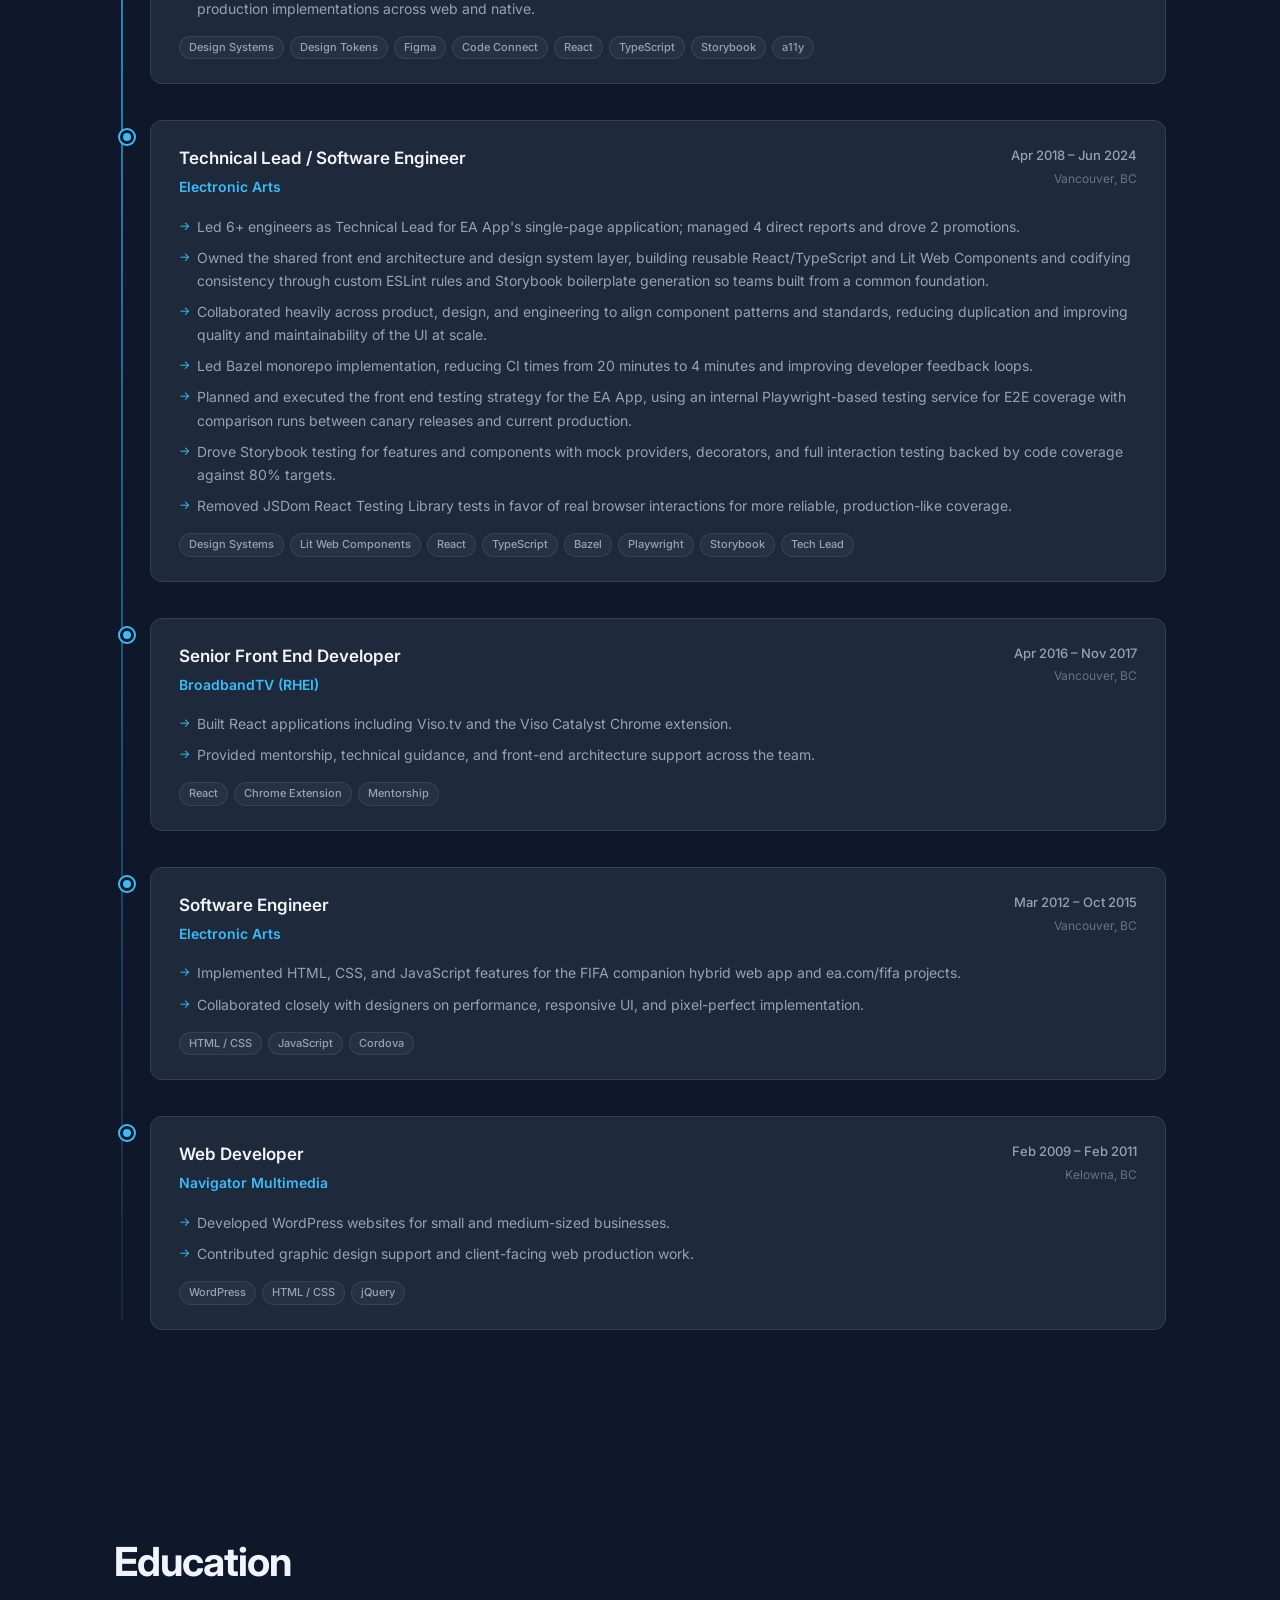
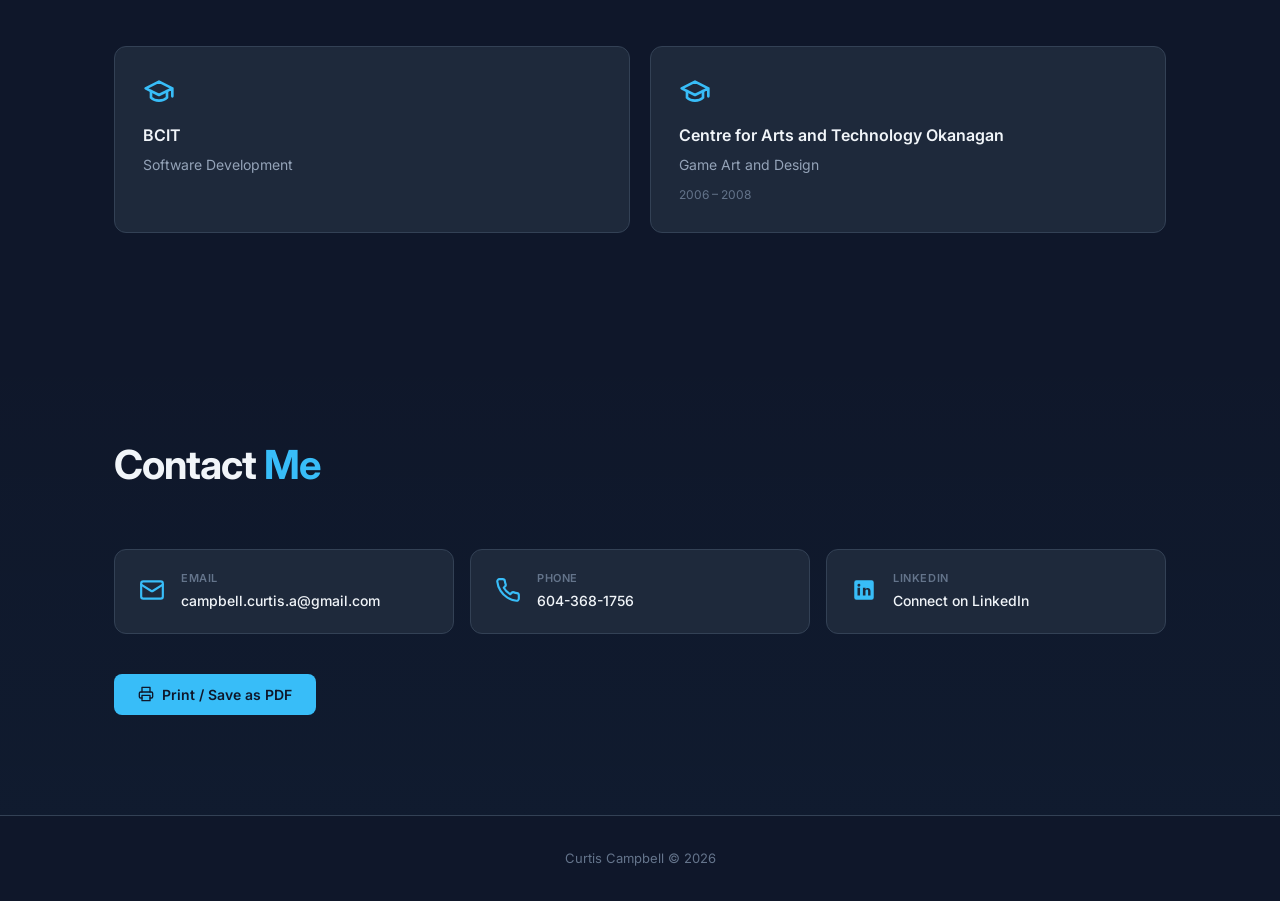
==== commit 93ca978a: "Add testing strategy details to EA Technical Lead role Co-authored-by: Copilot <223556219+Copilot@us" ====
--- a/index.html
+++ b/index.html
@@ -283,6 +283,9 @@
               <li>Owned the shared front end architecture and design system layer, building reusable React/TypeScript and Lit Web Components and codifying consistency through custom ESLint rules and Storybook boilerplate generation so teams built from a common foundation.</li>
               <li>Collaborated heavily across product, design, and engineering to align component patterns and standards, reducing duplication and improving quality and maintainability of the UI at scale.</li>
               <li>Led Bazel monorepo implementation, reducing CI times from 20 minutes to 4 minutes and improving developer feedback loops.</li>
+              <li>Planned and executed the front end testing strategy for the EA App, using an internal Playwright-based testing service for E2E coverage with comparison runs between canary releases and current production.</li>
+              <li>Drove Storybook testing for features and components with mock providers, decorators, and full interaction testing backed by code coverage against 80% targets.</li>
+              <li>Removed JSDom React Testing Library tests in favor of real browser interactions for more reliable, production-like coverage.</li>
             </ul>
             <div class="tags compact">
               <span class="tag">Design Systems</span>
@@ -290,6 +293,8 @@
               <span class="tag">React</span>
               <span class="tag">TypeScript</span>
               <span class="tag">Bazel</span>
+              <span class="tag">Playwright</span>
+              <span class="tag">Storybook</span>
               <span class="tag">Tech Lead</span>
             </div>
           </div>
